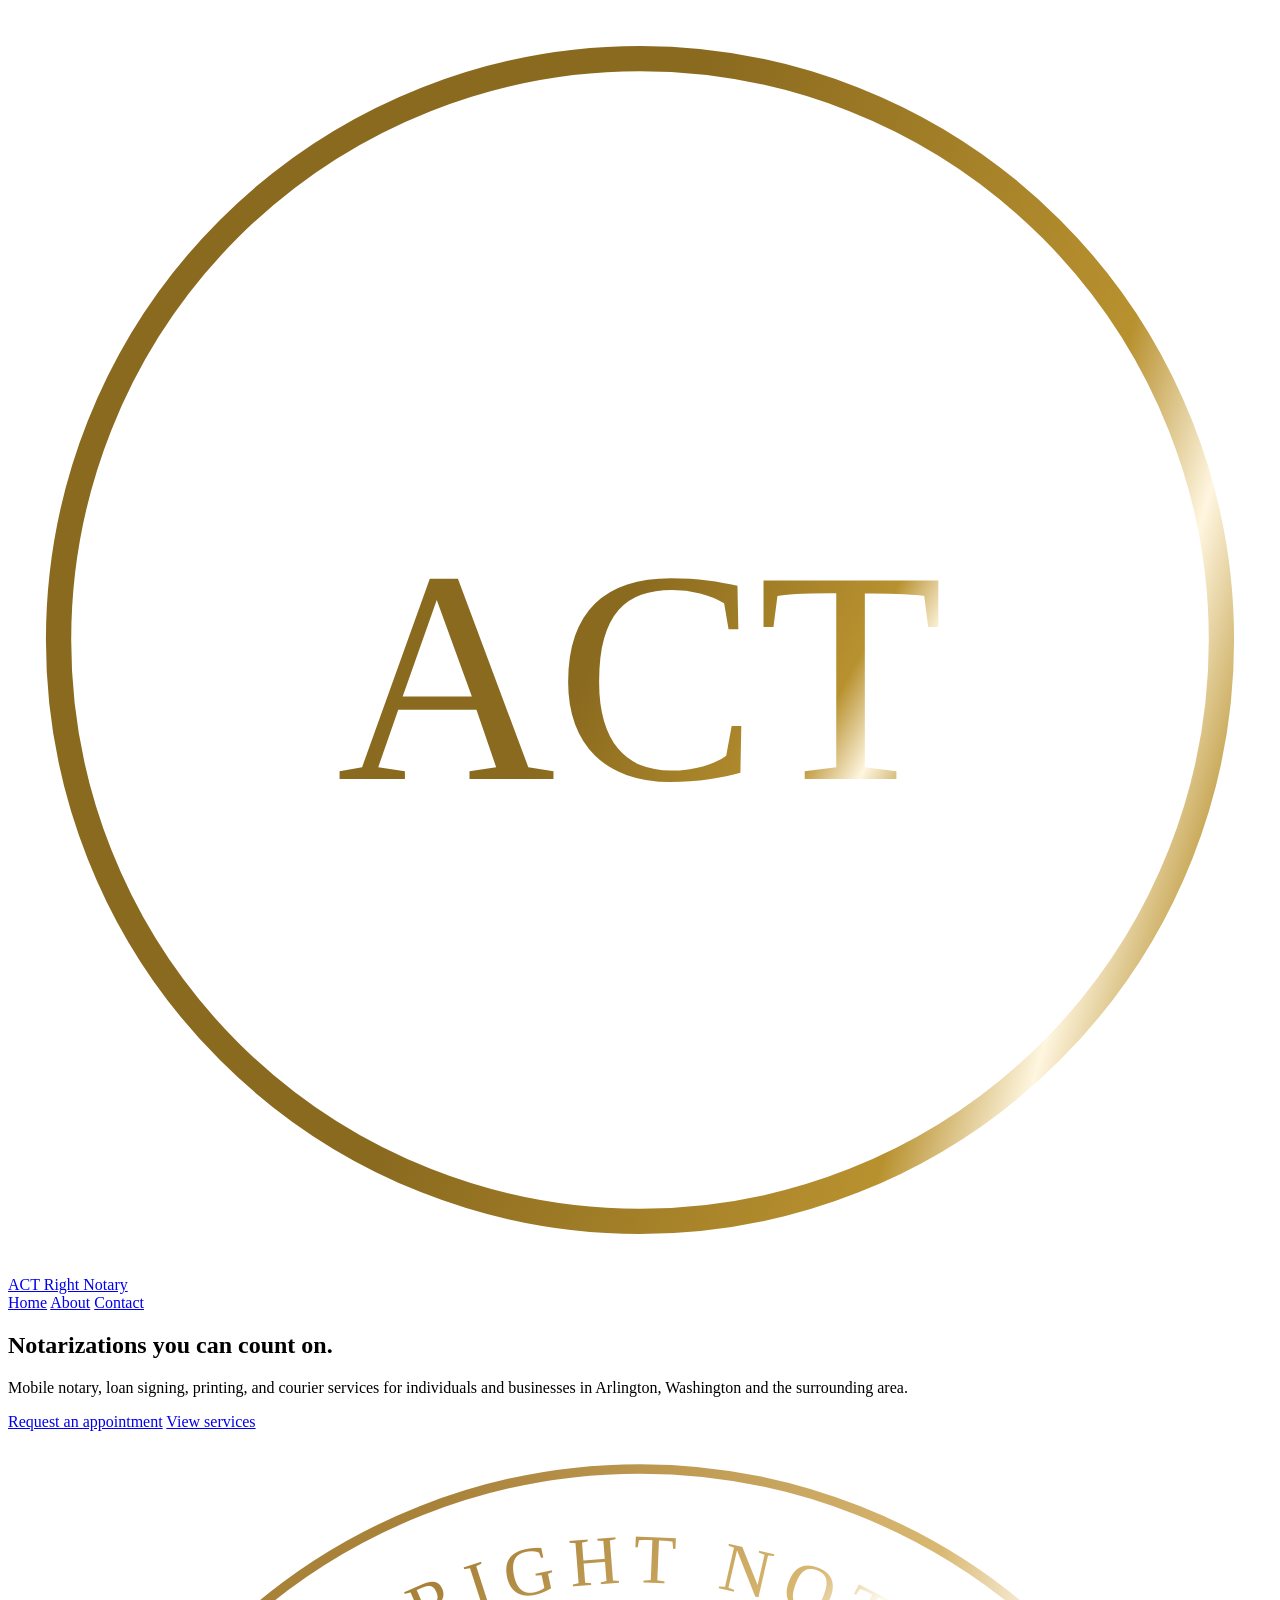
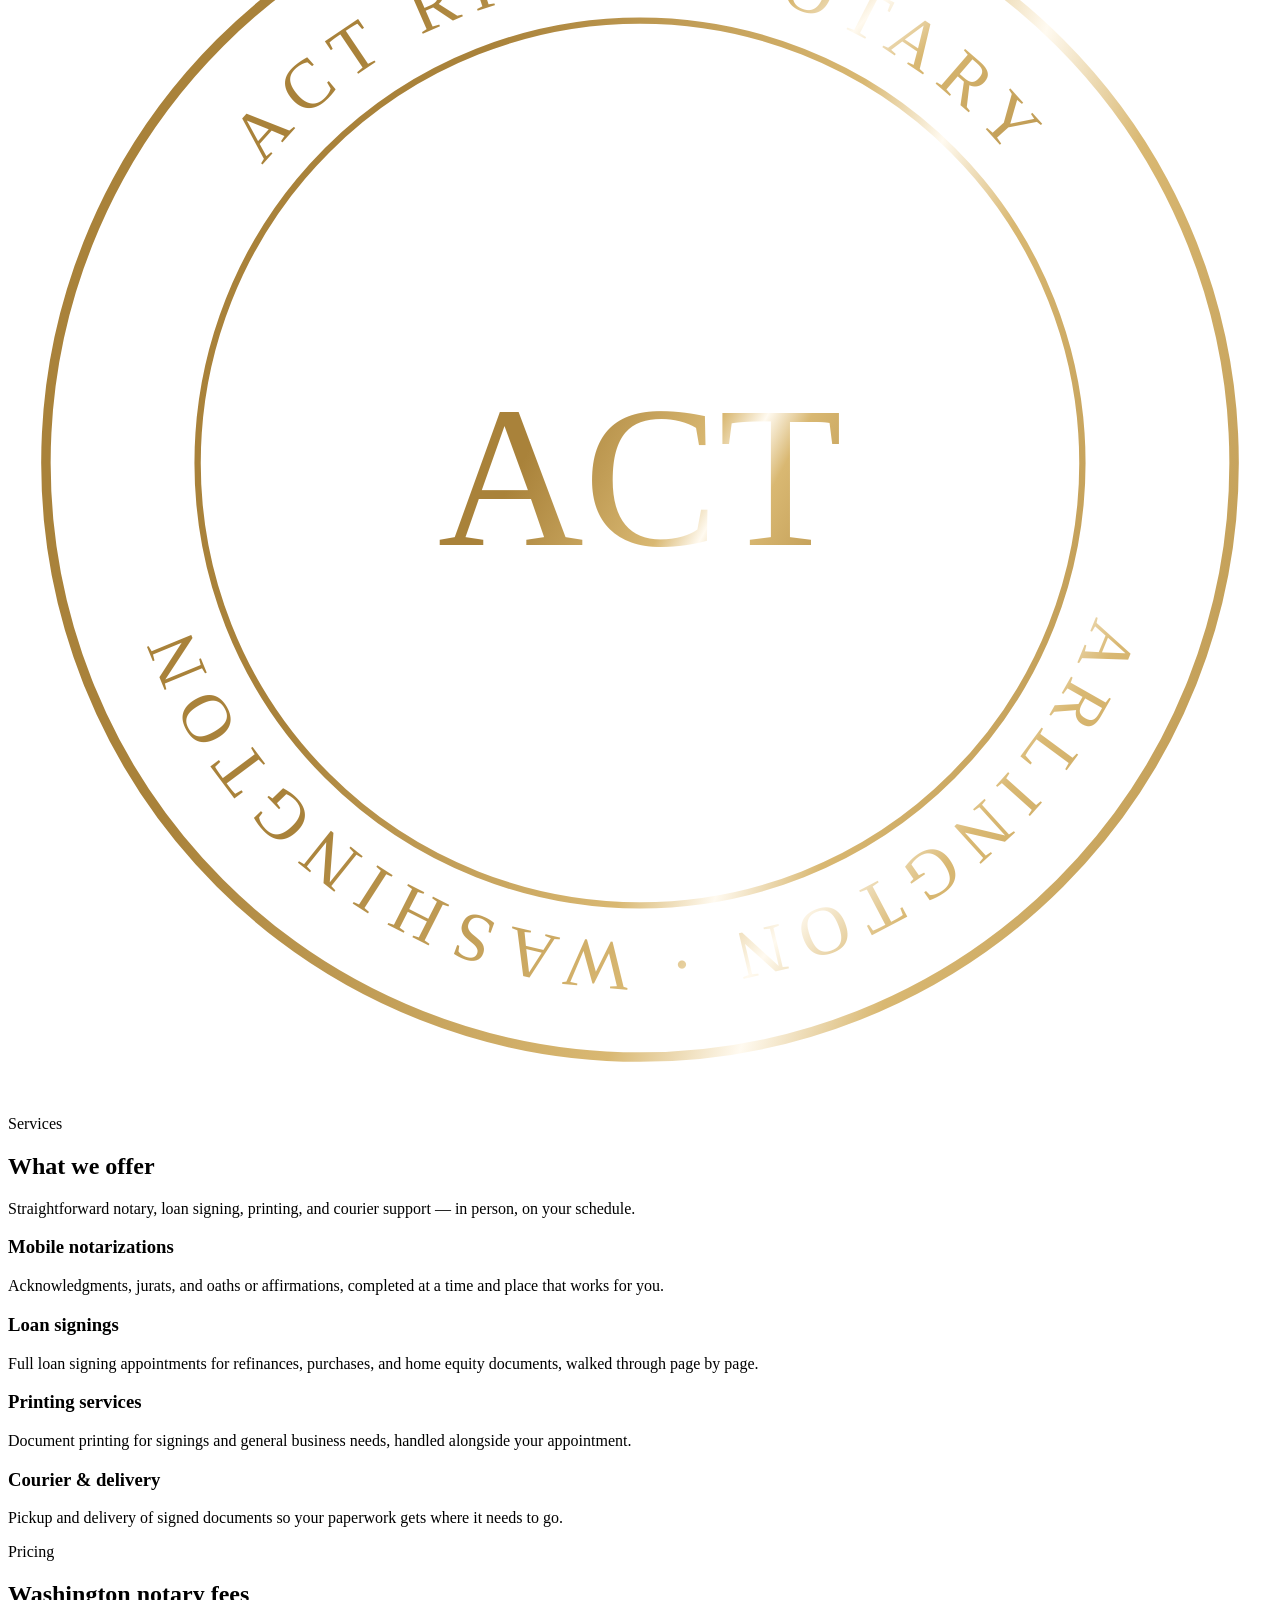
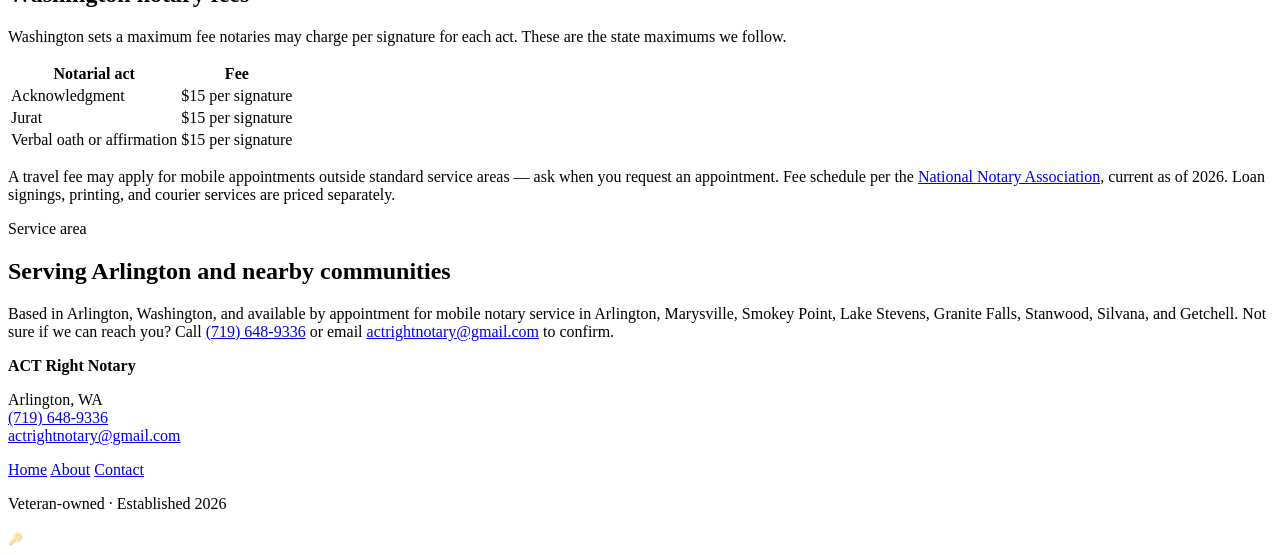
==== index.html @ 6886b8a3 "got rid of street address again" ====
<!DOCTYPE html>
<html lang="en">
<head>
<meta charset="UTF-8">
<meta name="viewport" content="width=device-width, initial-scale=1.0">
<title>ACT Right Notary | Arlington, WA</title>
<meta name="description" content="Mobile notary, printing & courier services in Arlington, Washington.">
<link rel="stylesheet" href="styles.css">
</head>
<body>

<header class="site-header">
  <div class="header-inner">
    <a class="brand" href="index.html">
      <svg class="brand-seal" viewBox="0 0 100 100" xmlns="http://www.w3.org/2000/svg">
        <defs>
          <linearGradient id="shineHeader" gradientUnits="objectBoundingBox" x1="0" y1="0" x2="1" y2="0.3">
            <stop offset="0%" stop-color="#8a6a1f"/>
            <stop offset="40%" stop-color="#b8912f"/>
            <stop offset="50%" stop-color="#fff6e0"/>
            <stop offset="60%" stop-color="#b8912f"/>
            <stop offset="100%" stop-color="#8a6a1f"/>
            <animateTransform attributeName="gradientTransform" type="translate" from="-1.2 0" to="1.2 0" dur="2.8s" repeatCount="indefinite"/>
          </linearGradient>
        </defs>
        <circle cx="50" cy="50" r="46" fill="none" stroke="url(#shineHeader)" stroke-width="2"/>
        <text x="50" y="61" text-anchor="middle" font-family="Fraunces, Georgia, serif" font-size="24" fill="url(#shineHeader)">ACT</text>
      </svg>
      <span class="brand-name">ACT Right Notary</span>
    </a>
    <nav class="site-nav">
      <a href="index.html" class="active">Home</a>
      <a href="about.html">About</a>
      <a href="contact.html">Contact</a>
    </nav>
  </div>
</header>

<section class="hero">
  <div class="hero-inner">
    <div class="hero-text">
      <h1>Notarizations you can count on.</h1>
      <p class="lead">Mobile notary, loan signing, printing, and courier services for individuals and businesses in Arlington, Washington and the surrounding area.</p>
      <div class="hero-actions">
        <a class="btn btn-primary" href="contact.html">Request an appointment</a>
        <a class="btn btn-ghost" href="#services">View services</a>
      </div>
    </div>
    <div class="hero-seal-wrap">
      <svg viewBox="0 0 200 200" xmlns="http://www.w3.org/2000/svg">
        <defs>
          <path id="ringTopHero" d="M 24,100 A 76,76 0 1,1 176,100" fill="none"/>
          <path id="ringBottomHero" d="M 176,100 A 76,76 0 1,1 24,100" fill="none"/>
          <linearGradient id="shineHero" gradientUnits="objectBoundingBox" x1="0" y1="0" x2="1" y2="0.3">
            <stop offset="0%" stop-color="#a9823a"/>
            <stop offset="40%" stop-color="#d9b872"/>
            <stop offset="50%" stop-color="#fffaf0"/>
            <stop offset="60%" stop-color="#d9b872"/>
            <stop offset="100%" stop-color="#a9823a"/>
            <animateTransform attributeName="gradientTransform" type="translate" from="-1.2 0" to="1.2 0" dur="3.2s" repeatCount="indefinite"/>
          </linearGradient>
        </defs>
        <circle cx="100" cy="100" r="94" fill="none" stroke="url(#shineHero)" stroke-width="1.5"/>
        <circle cx="100" cy="100" r="70" fill="none" stroke="url(#shineHero)" stroke-width="1"/>
        <text font-size="11" fill="url(#shineHero)" letter-spacing="2">
          <textPath href="#ringTopHero" startOffset="50%" text-anchor="middle">ACT RIGHT NOTARY</textPath>
        </text>
        <text font-size="11" fill="url(#shineHero)" letter-spacing="2">
          <textPath href="#ringBottomHero" startOffset="50%" text-anchor="middle">ARLINGTON · WASHINGTON</textPath>
        </text>
        <text x="100" y="113" text-anchor="middle" font-family="Fraunces, Georgia, serif" font-size="32" fill="url(#shineHero)">ACT</text>
      </svg>
    </div>
  </div>
</section>

<section id="services">
  <div class="container">
    <p class="eyebrow">Services</p>
    <h2>What we offer</h2>
    <div class="section-intro">
      <p>Straightforward notary, loan signing, printing, and courier support — in person, on your schedule.</p>
    </div>
    <div class="card-grid">
      <div class="card">
        <h3>Mobile notarizations</h3>
        <p>Acknowledgments, jurats, and oaths or affirmations, completed at a time and place that works for you.</p>
      </div>
      <div class="card">
        <h3>Loan signings</h3>
        <p>Full loan signing appointments for refinances, purchases, and home equity documents, walked through page by page.</p>
      </div>
      <div class="card">
        <h3>Printing services</h3>
        <p>Document printing for signings and general business needs, handled alongside your appointment.</p>
      </div>
      <div class="card">
        <h3>Courier & delivery</h3>
        <p>Pickup and delivery of signed documents so your paperwork gets where it needs to go.</p>
      </div>
    </div>
  </div>
</section>

<section>
  <div class="container">
    <p class="eyebrow">Pricing</p>
    <h2>Washington notary fees</h2>
    <div class="section-intro">
      <p>Washington sets a maximum fee notaries may charge per signature for each act. These are the state maximums we follow.</p>
    </div>
    <table class="pricing-table">
      <tr><th>Notarial act</th><th>Fee</th></tr>
      <tr><td>Acknowledgment</td><td>$15 per signature</td></tr>
      <tr><td>Jurat</td><td>$15 per signature</td></tr>
      <tr><td>Verbal oath or affirmation</td><td>$15 per signature</td></tr>
    </table>
    <p class="pricing-note">A travel fee may apply for mobile appointments outside standard service areas — ask when you request an appointment. Fee schedule per the <a href="https://www.nationalnotary.org/knowledge-center/about-notaries/notary-fees-by-state" target="_blank" rel="noopener">National Notary Association</a>, current as of 2026. Loan signings, printing, and courier services are priced separately.</p>
  </div>
</section>

<section>
  <div class="container">
    <p class="eyebrow">Service area</p>
    <h2>Serving Arlington and nearby communities</h2>
    <p>Based in Arlington, Washington, and available by appointment for mobile notary service in Arlington, Marysville, Smokey Point, Lake Stevens, Granite Falls, Stanwood, Silvana, and Getchell. Not sure if we can reach you? Call <a href="tel:+17196489336">(719) 648-9336</a> or email <a href="mailto:actrightnotary@gmail.com">actrightnotary@gmail.com</a> to confirm.</p>
  </div>
</section>

<footer class="site-footer">
  <div class="footer-inner">
    <div>
      <strong>ACT Right Notary</strong>
      <p>Arlington, WA<br><a href="tel:+17196489336">(719) 648-9336</a><br><a href="mailto:actrightnotary@gmail.com">actrightnotary@gmail.com</a></p>
    </div>
    <nav class="footer-nav">
      <a href="index.html">Home</a>
      <a href="about.html">About</a>
      <a href="contact.html">Contact</a>
    </nav>
    <p>Veteran-owned &middot; Established 2026</p>
    <a href="https://claude.ai/artifact/983PMa1amVWsMLv4HQgB2e" title="Staff" aria-label="Staff" style="opacity:0.45;font-size:12px;text-decoration:none;">&#128273;</a>
  </div>
</footer>

</body>
</html>
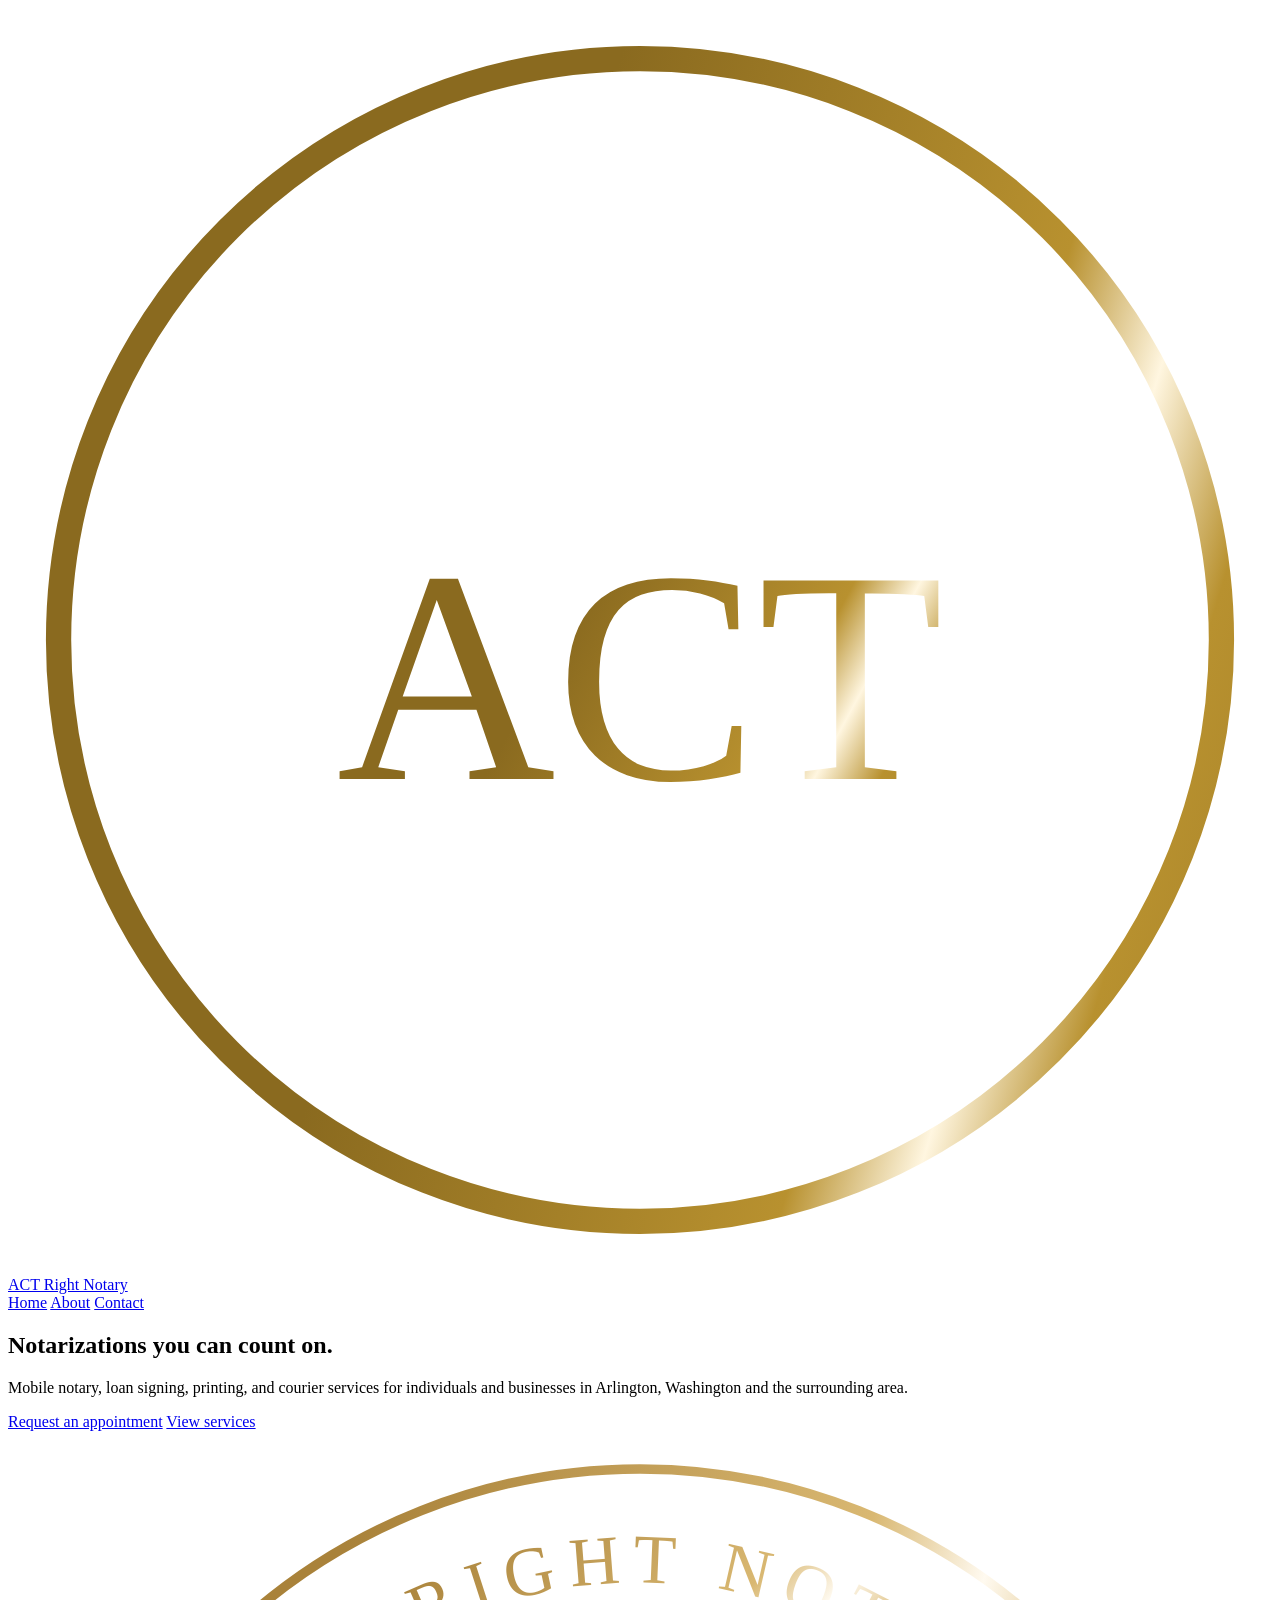
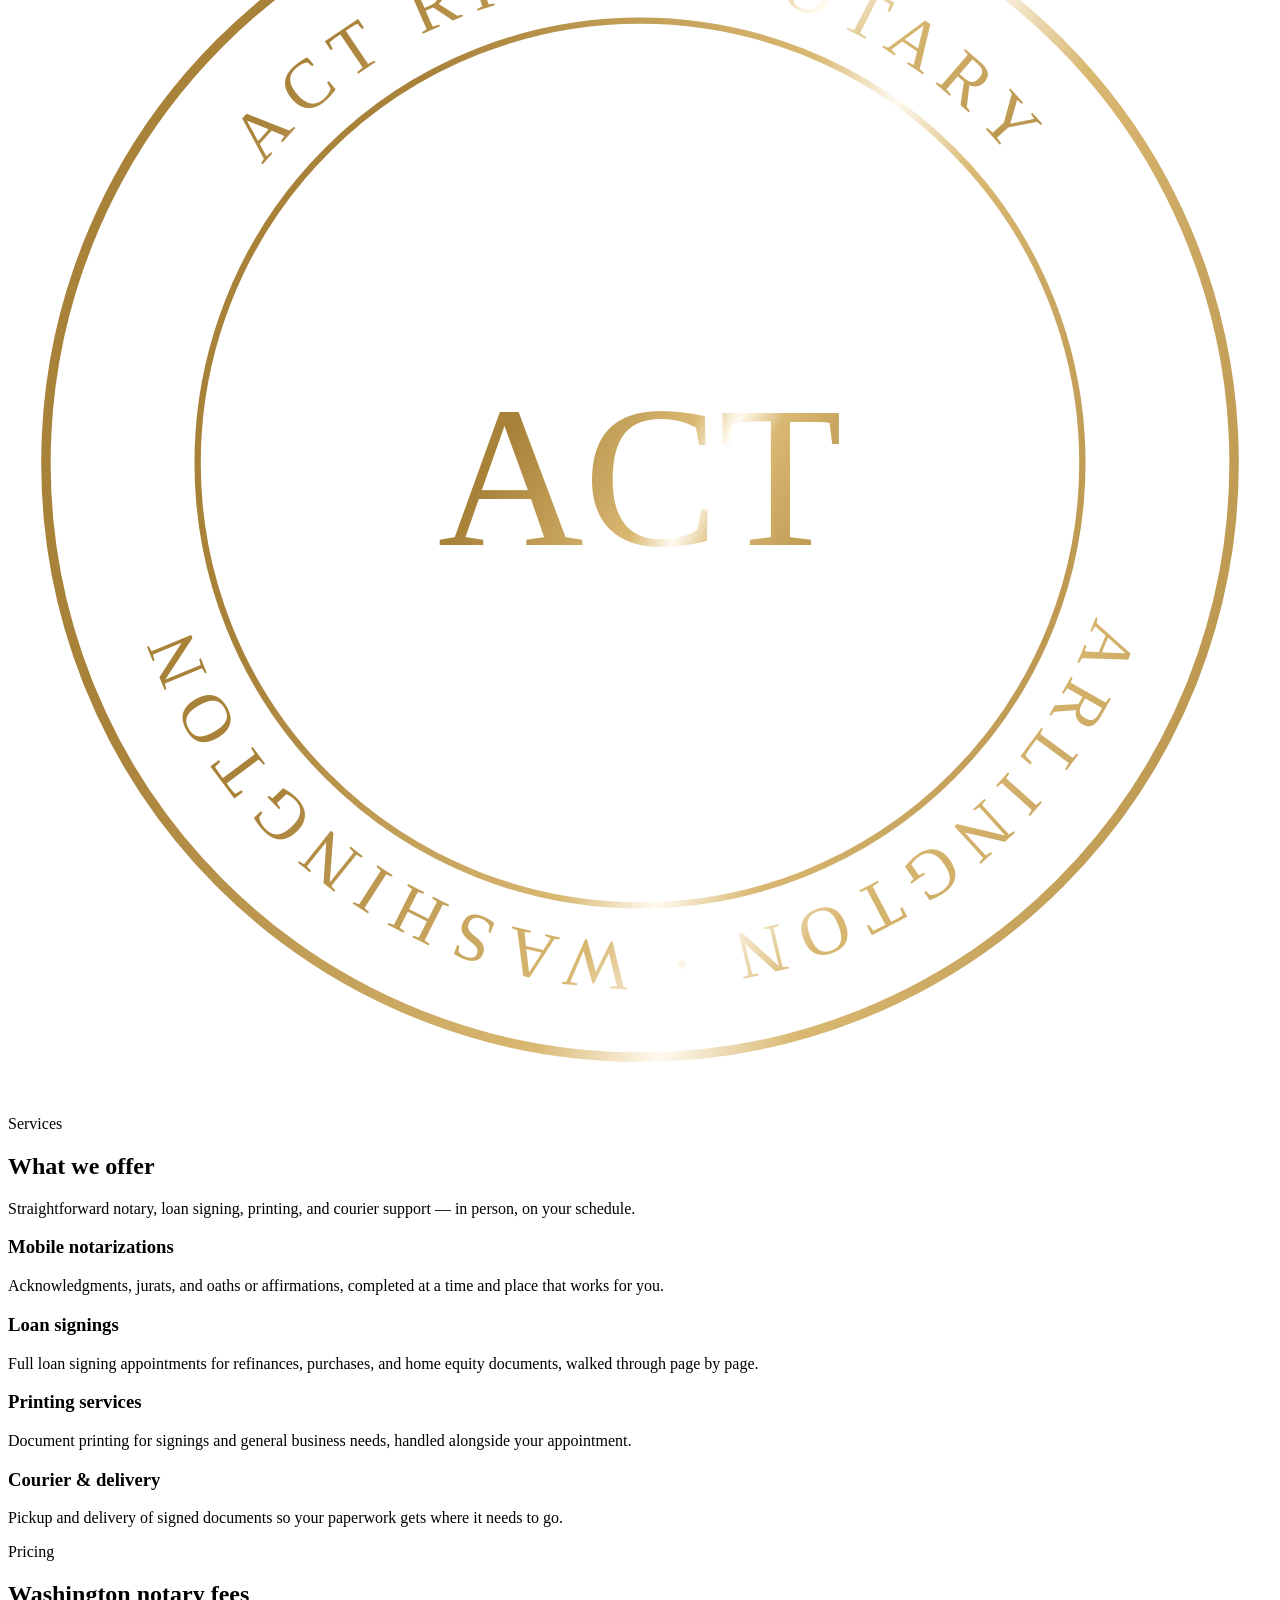
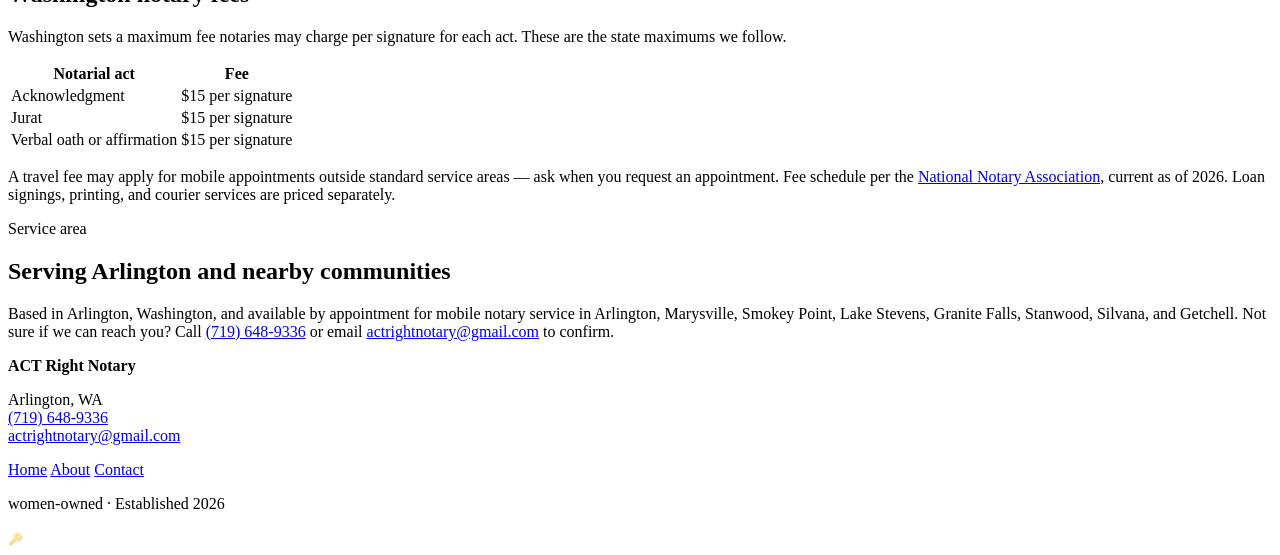
==== commit 7036059f: "changed from veteran owned to women owned" ====
--- a/index.html
+++ b/index.html
@@ -138,7 +138,7 @@
       <a href="about.html">About</a>
       <a href="contact.html">Contact</a>
     </nav>
-    <p>Veteran-owned &middot; Established 2026</p>
+    <p>women-owned &middot; Established 2026</p>
     <a href="https://claude.ai/artifact/983PMa1amVWsMLv4HQgB2e" title="Staff" aria-label="Staff" style="opacity:0.45;font-size:12px;text-decoration:none;">&#128273;</a>
   </div>
 </footer>
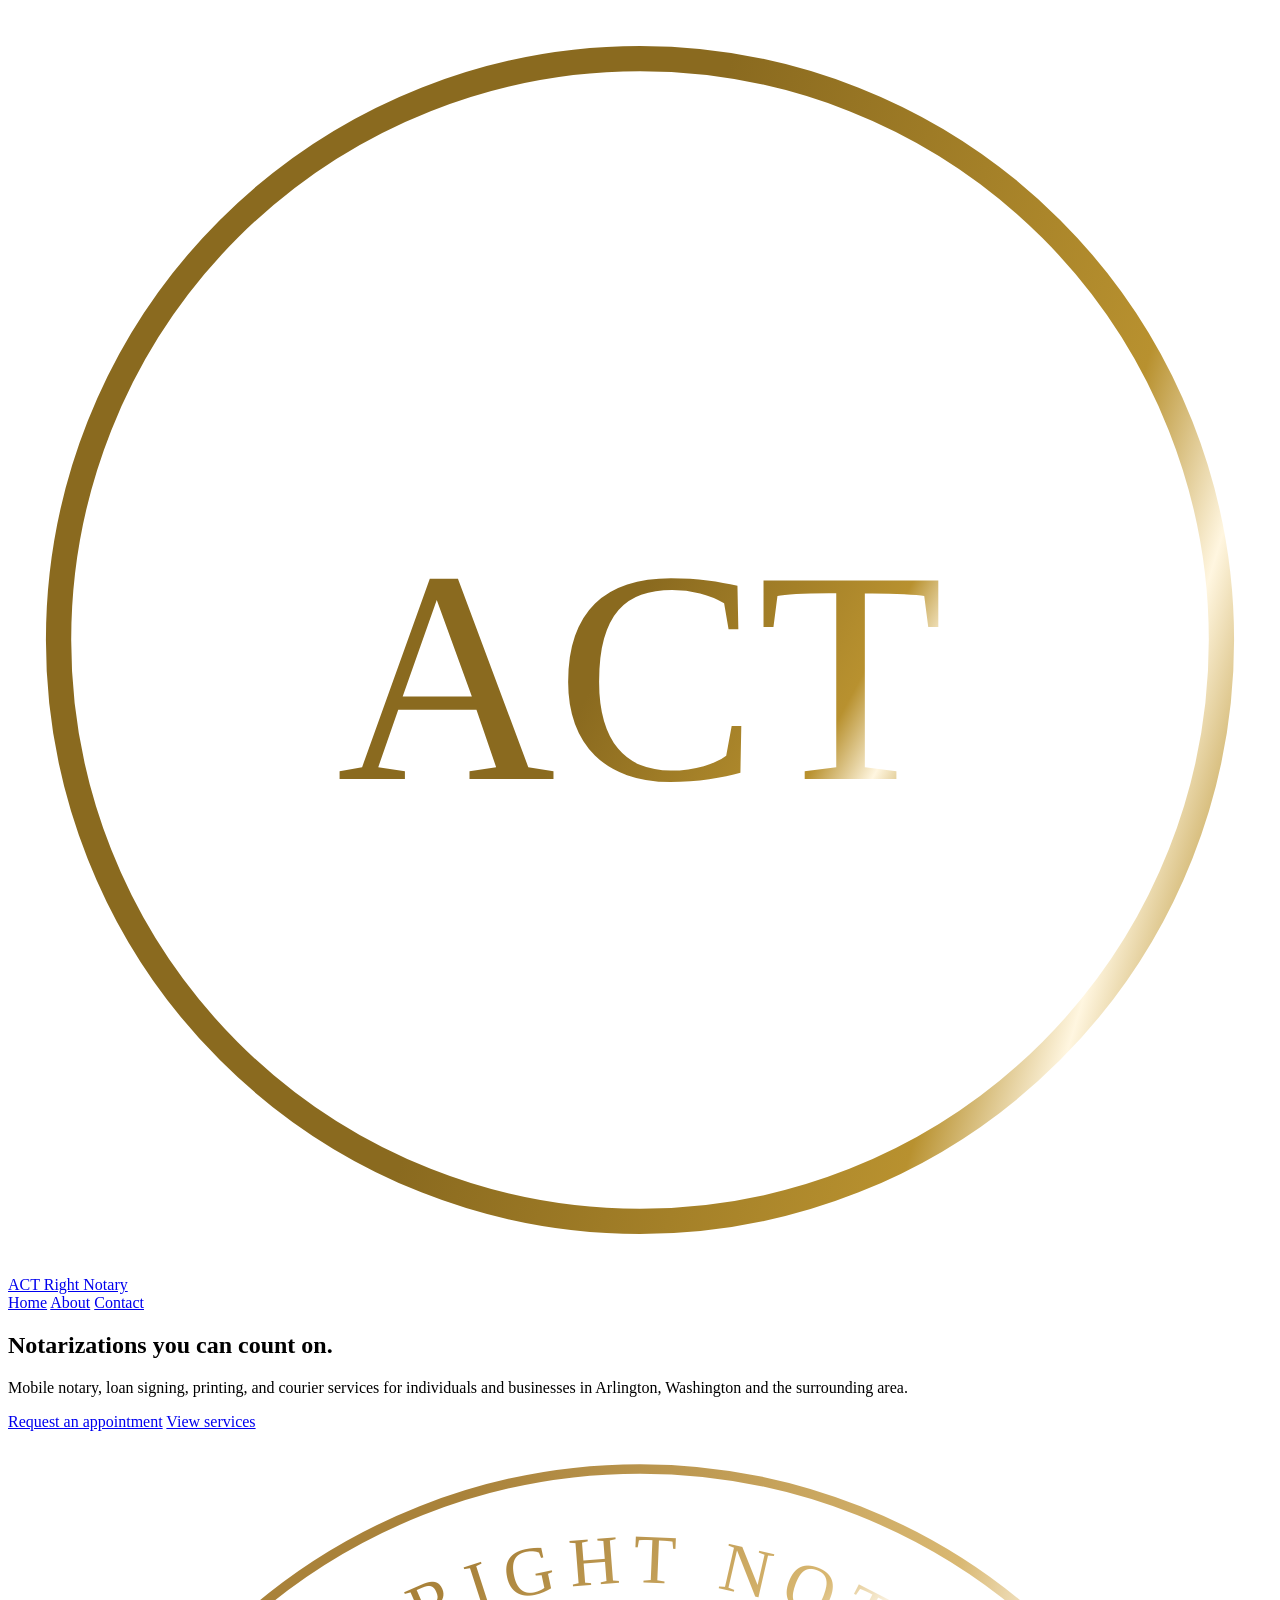
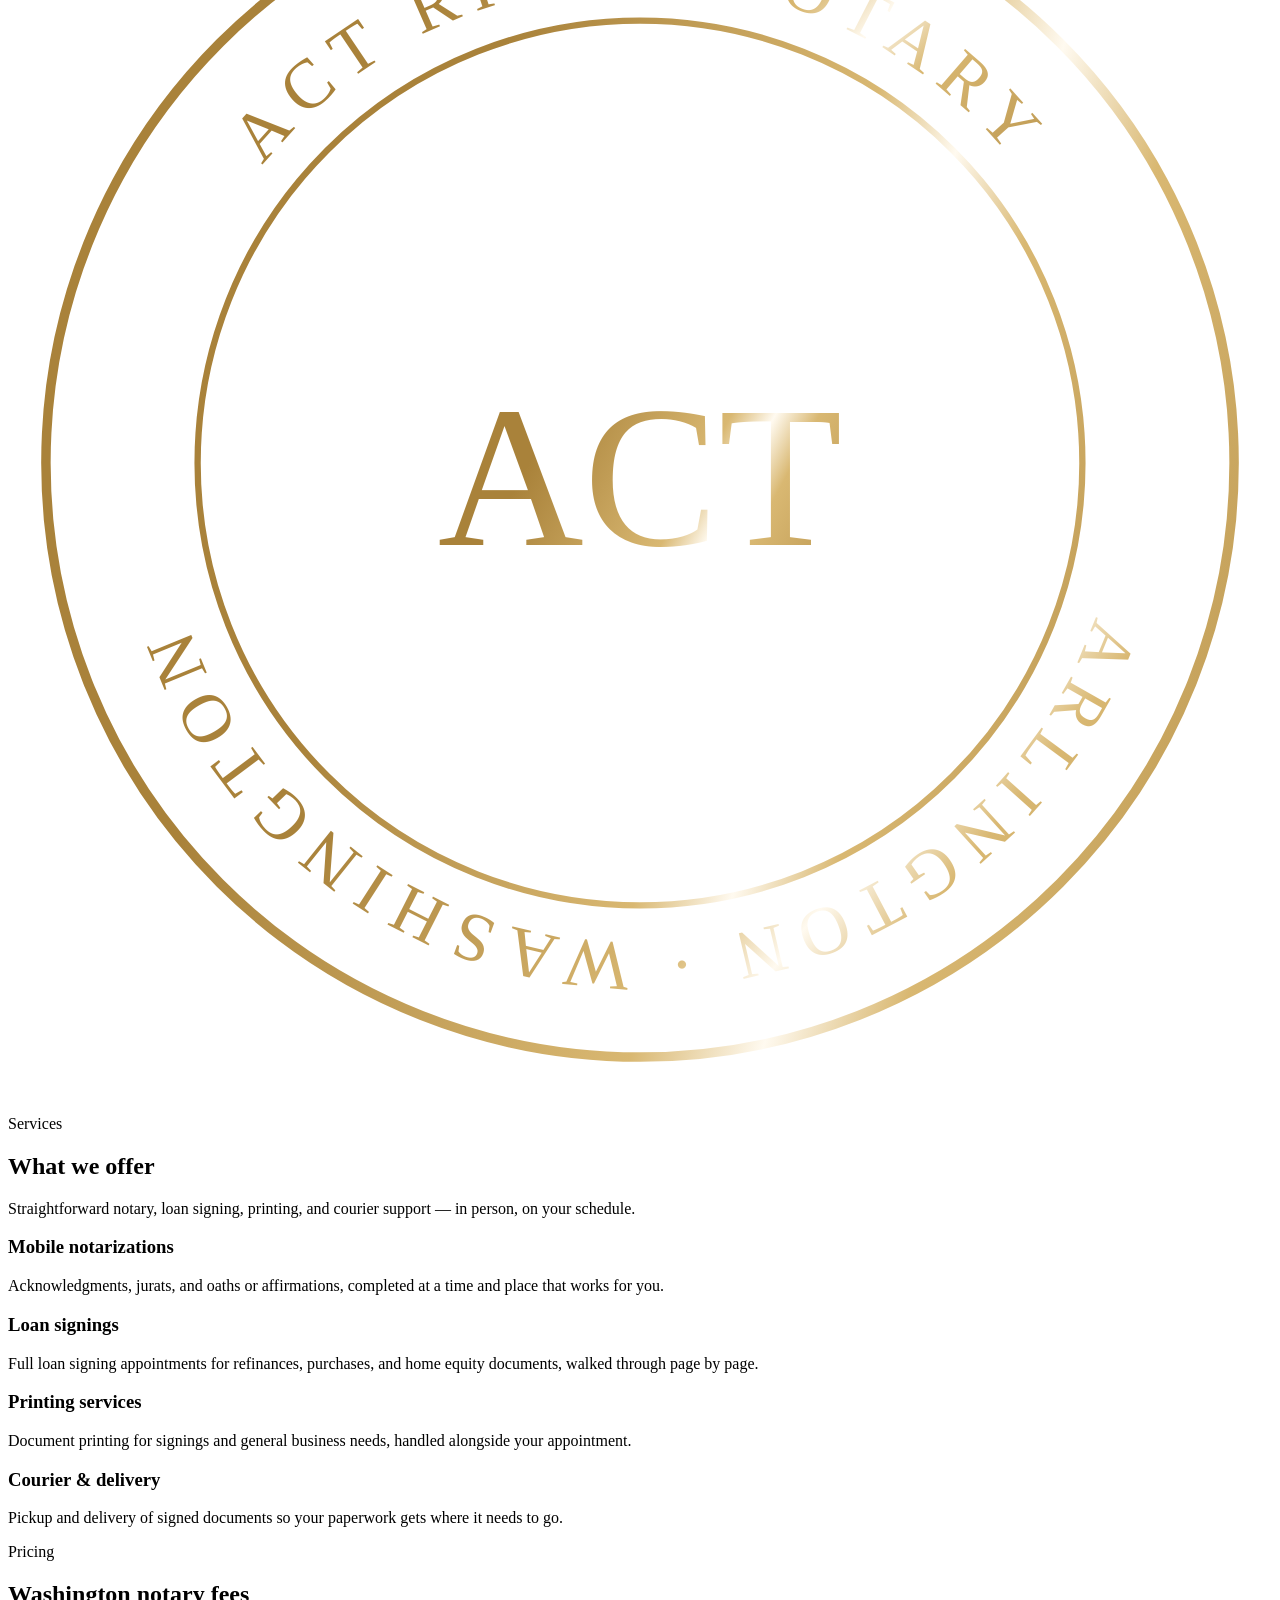
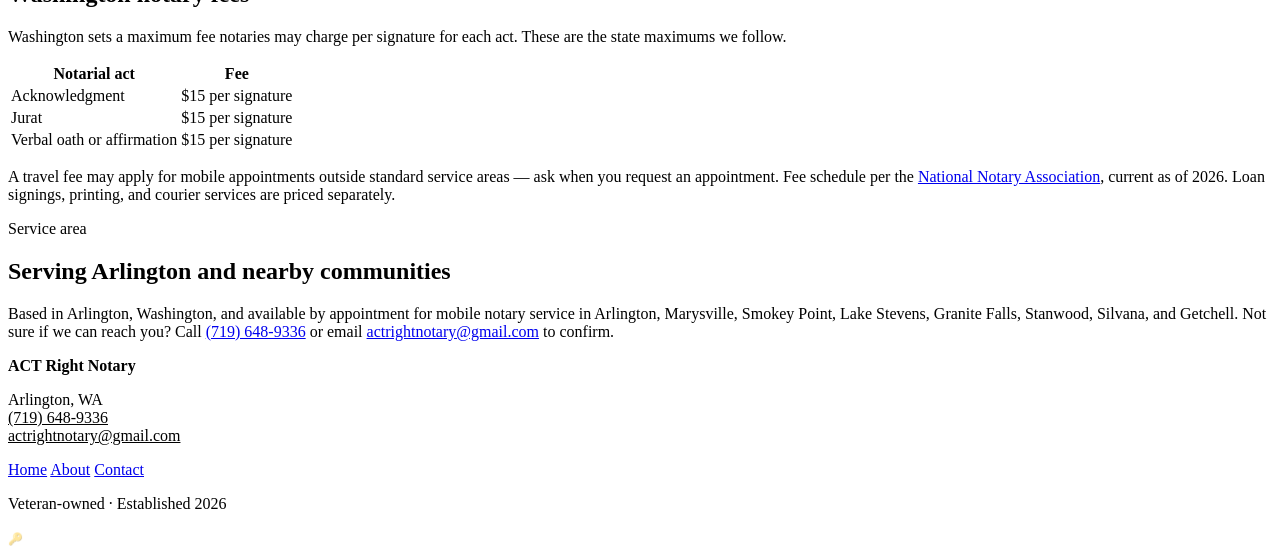
==== commit 75306080: "fixed visability of email an phone number" ====
--- a/index.html
+++ b/index.html
@@ -4,7 +4,7 @@
 <meta charset="UTF-8">
 <meta name="viewport" content="width=device-width, initial-scale=1.0">
 <title>ACT Right Notary | Arlington, WA</title>
-<meta name="description" content="Mobile notary, printing & courier services in Arlington, Washington.">
+<meta name="description" content="Mobile notary, loan signing, printing & courier services in Arlington, Washington.">
 <link rel="stylesheet" href="styles.css">
 </head>
 <body>
@@ -131,14 +131,14 @@
   <div class="footer-inner">
     <div>
       <strong>ACT Right Notary</strong>
-      <p>Arlington, WA<br><a href="tel:+17196489336">(719) 648-9336</a><br><a href="mailto:actrightnotary@gmail.com">actrightnotary@gmail.com</a></p>
+      <p>Arlington, WA<br><a href="tel:+17196489336" style="color:inherit;text-decoration:underline;">(719) 648-9336</a><br><a href="mailto:actrightnotary@gmail.com" style="color:inherit;text-decoration:underline;">actrightnotary@gmail.com</a></p>
     </div>
     <nav class="footer-nav">
       <a href="index.html">Home</a>
       <a href="about.html">About</a>
       <a href="contact.html">Contact</a>
     </nav>
-    <p>women-owned &middot; Established 2026</p>
+    <p>Veteran-owned &middot; Established 2026</p>
     <a href="https://claude.ai/artifact/983PMa1amVWsMLv4HQgB2e" title="Staff" aria-label="Staff" style="opacity:0.45;font-size:12px;text-decoration:none;">&#128273;</a>
   </div>
 </footer>
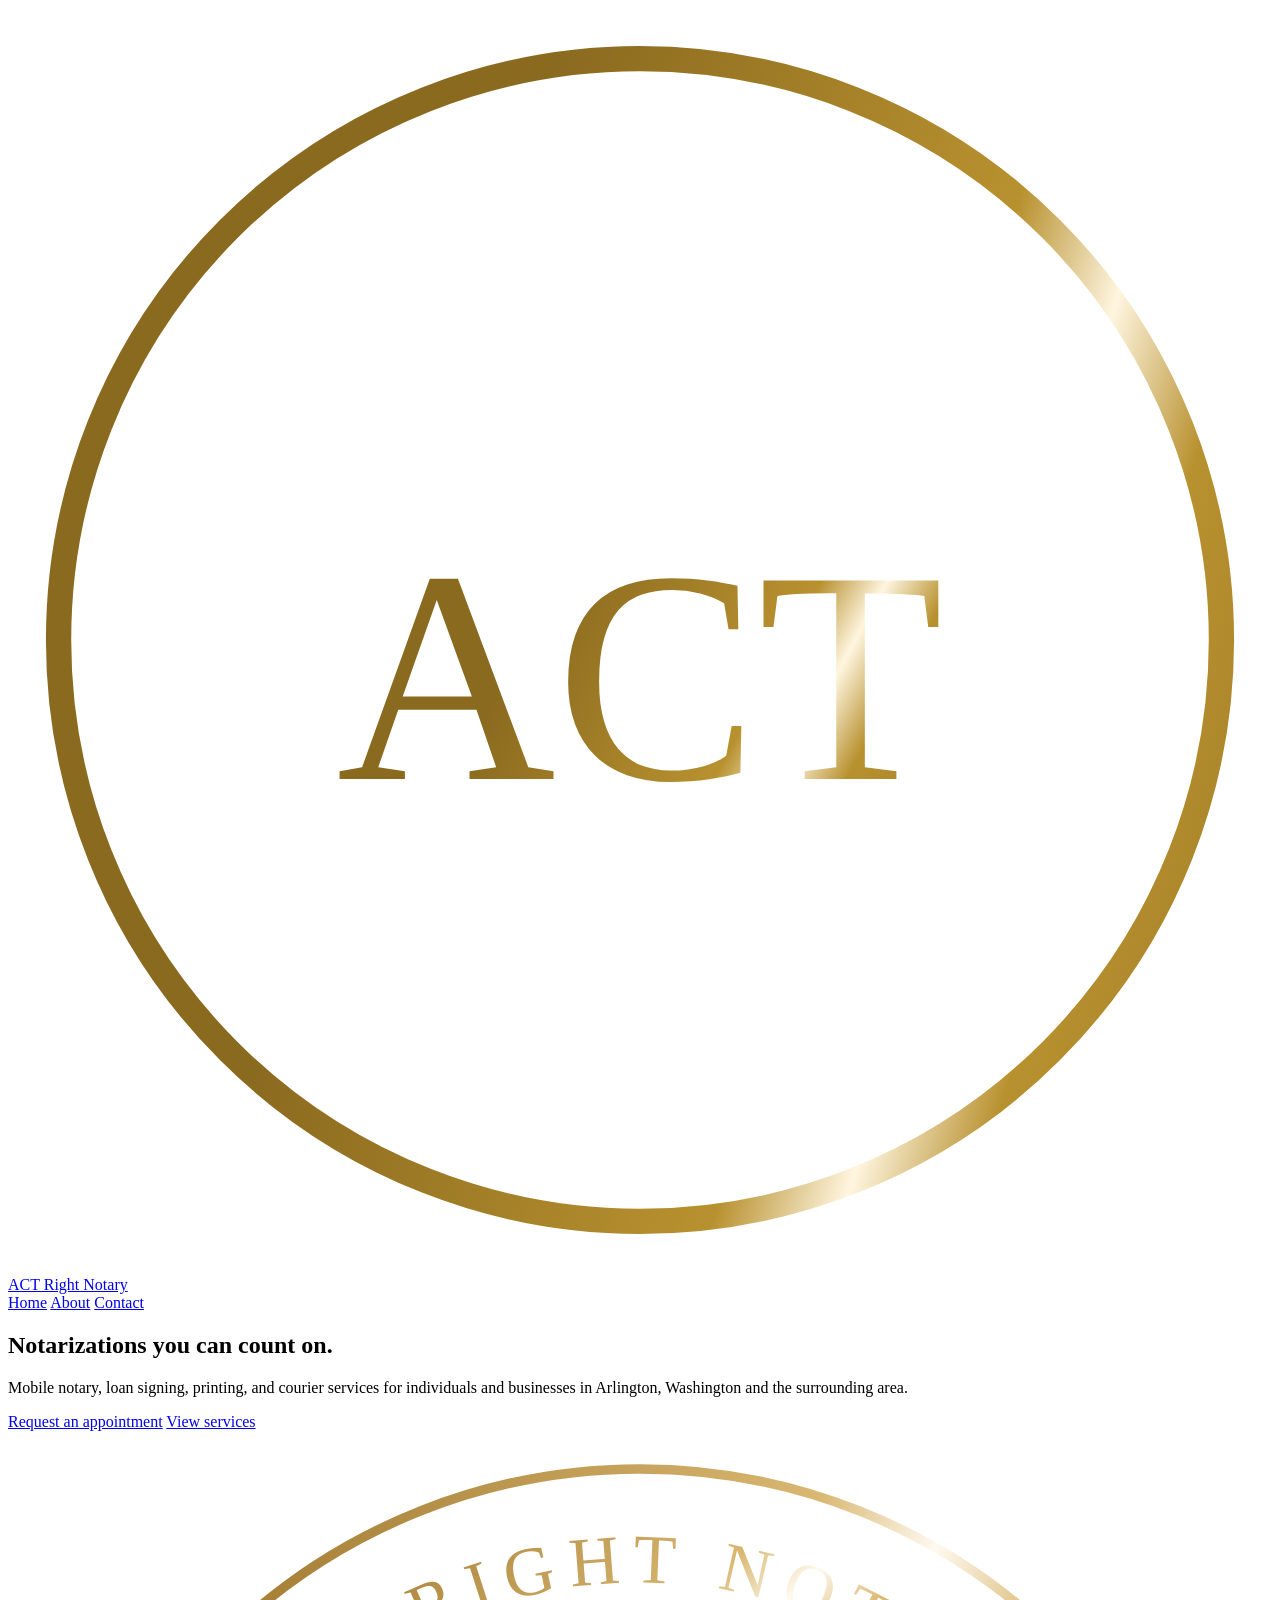
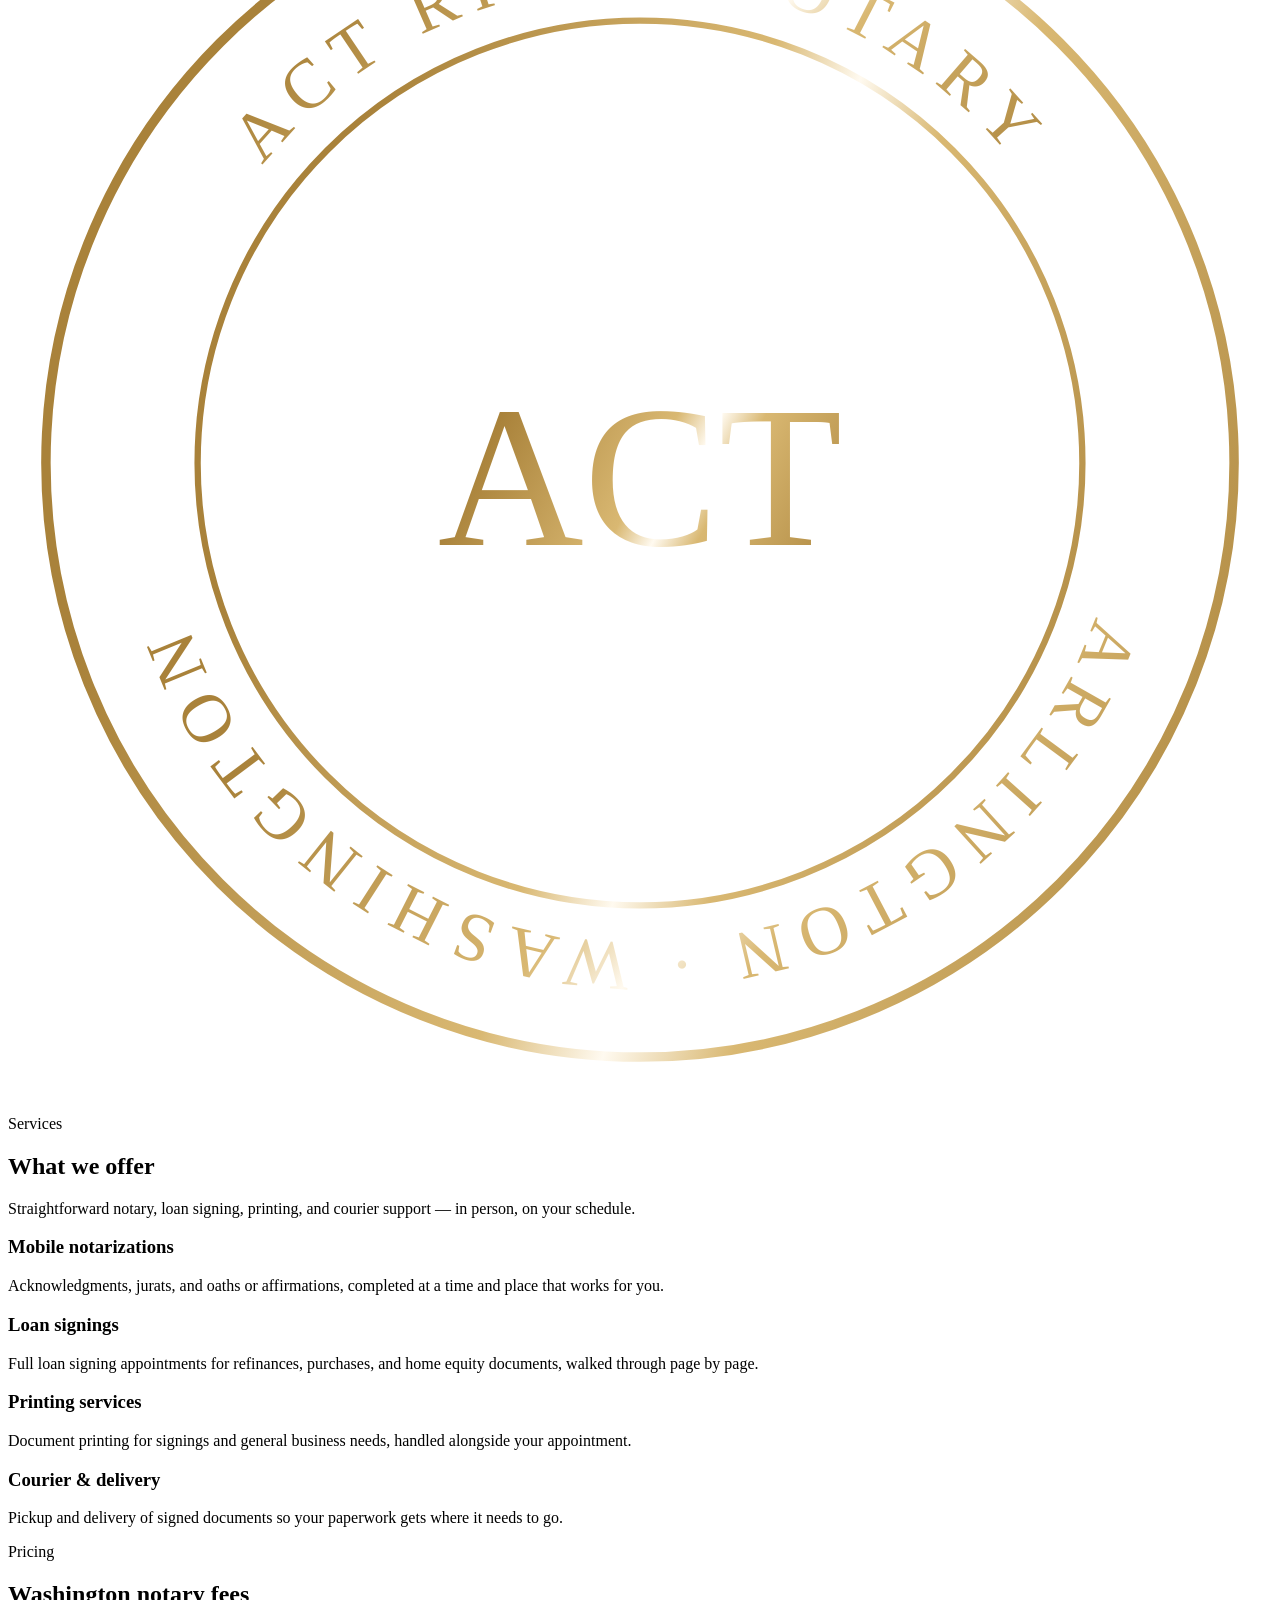
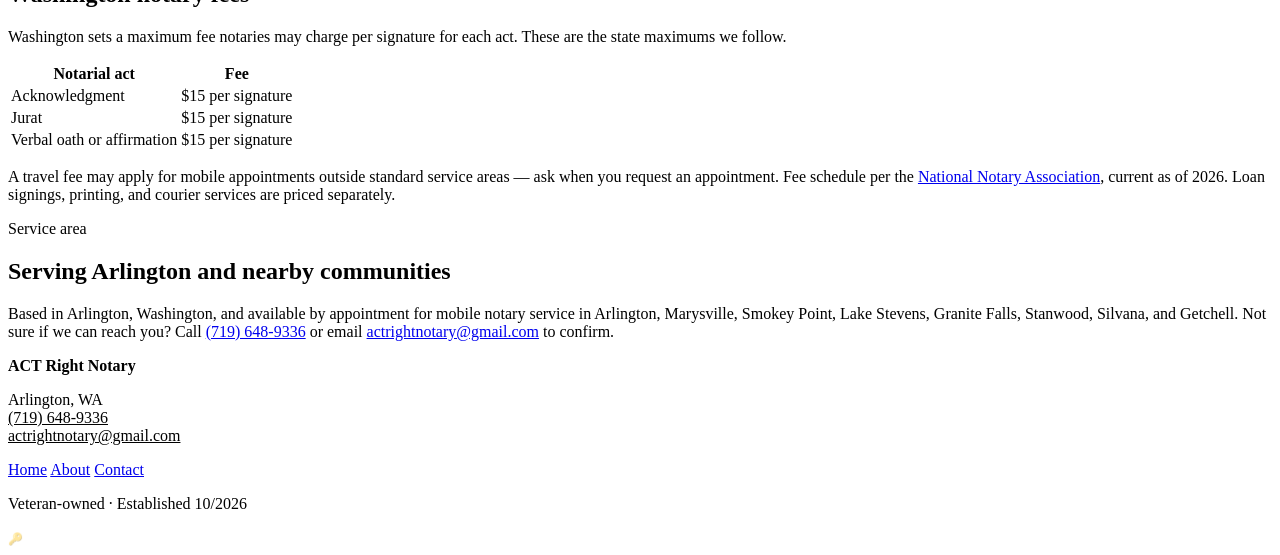
==== commit 7a620079: "updated established date and fixed availibility" ====
--- a/index.html
+++ b/index.html
@@ -138,7 +138,7 @@
       <a href="about.html">About</a>
       <a href="contact.html">Contact</a>
     </nav>
-    <p>Veteran-owned &middot; Established 2026</p>
+    <p>Veteran-owned &middot; Established 10/2026</p>
     <a href="https://claude.ai/artifact/983PMa1amVWsMLv4HQgB2e" title="Staff" aria-label="Staff" style="opacity:0.45;font-size:12px;text-decoration:none;">&#128273;</a>
   </div>
 </footer>
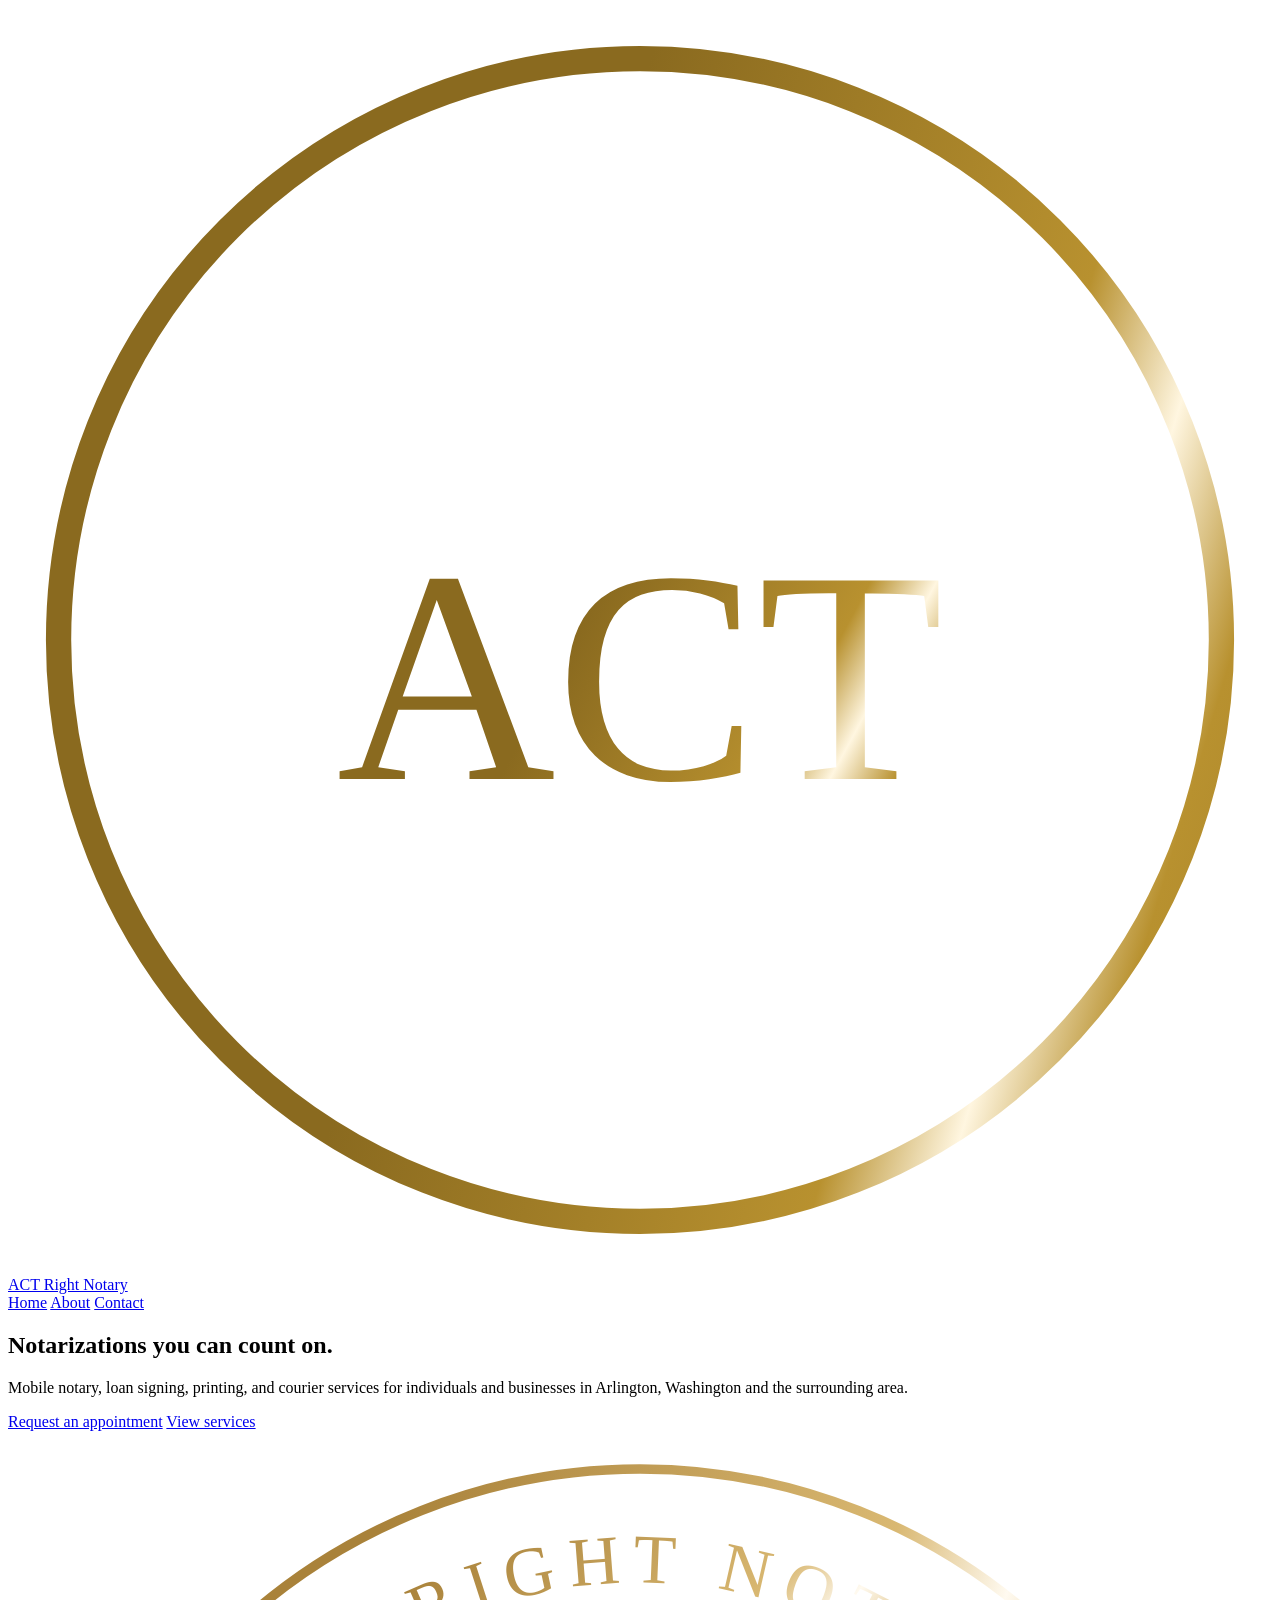
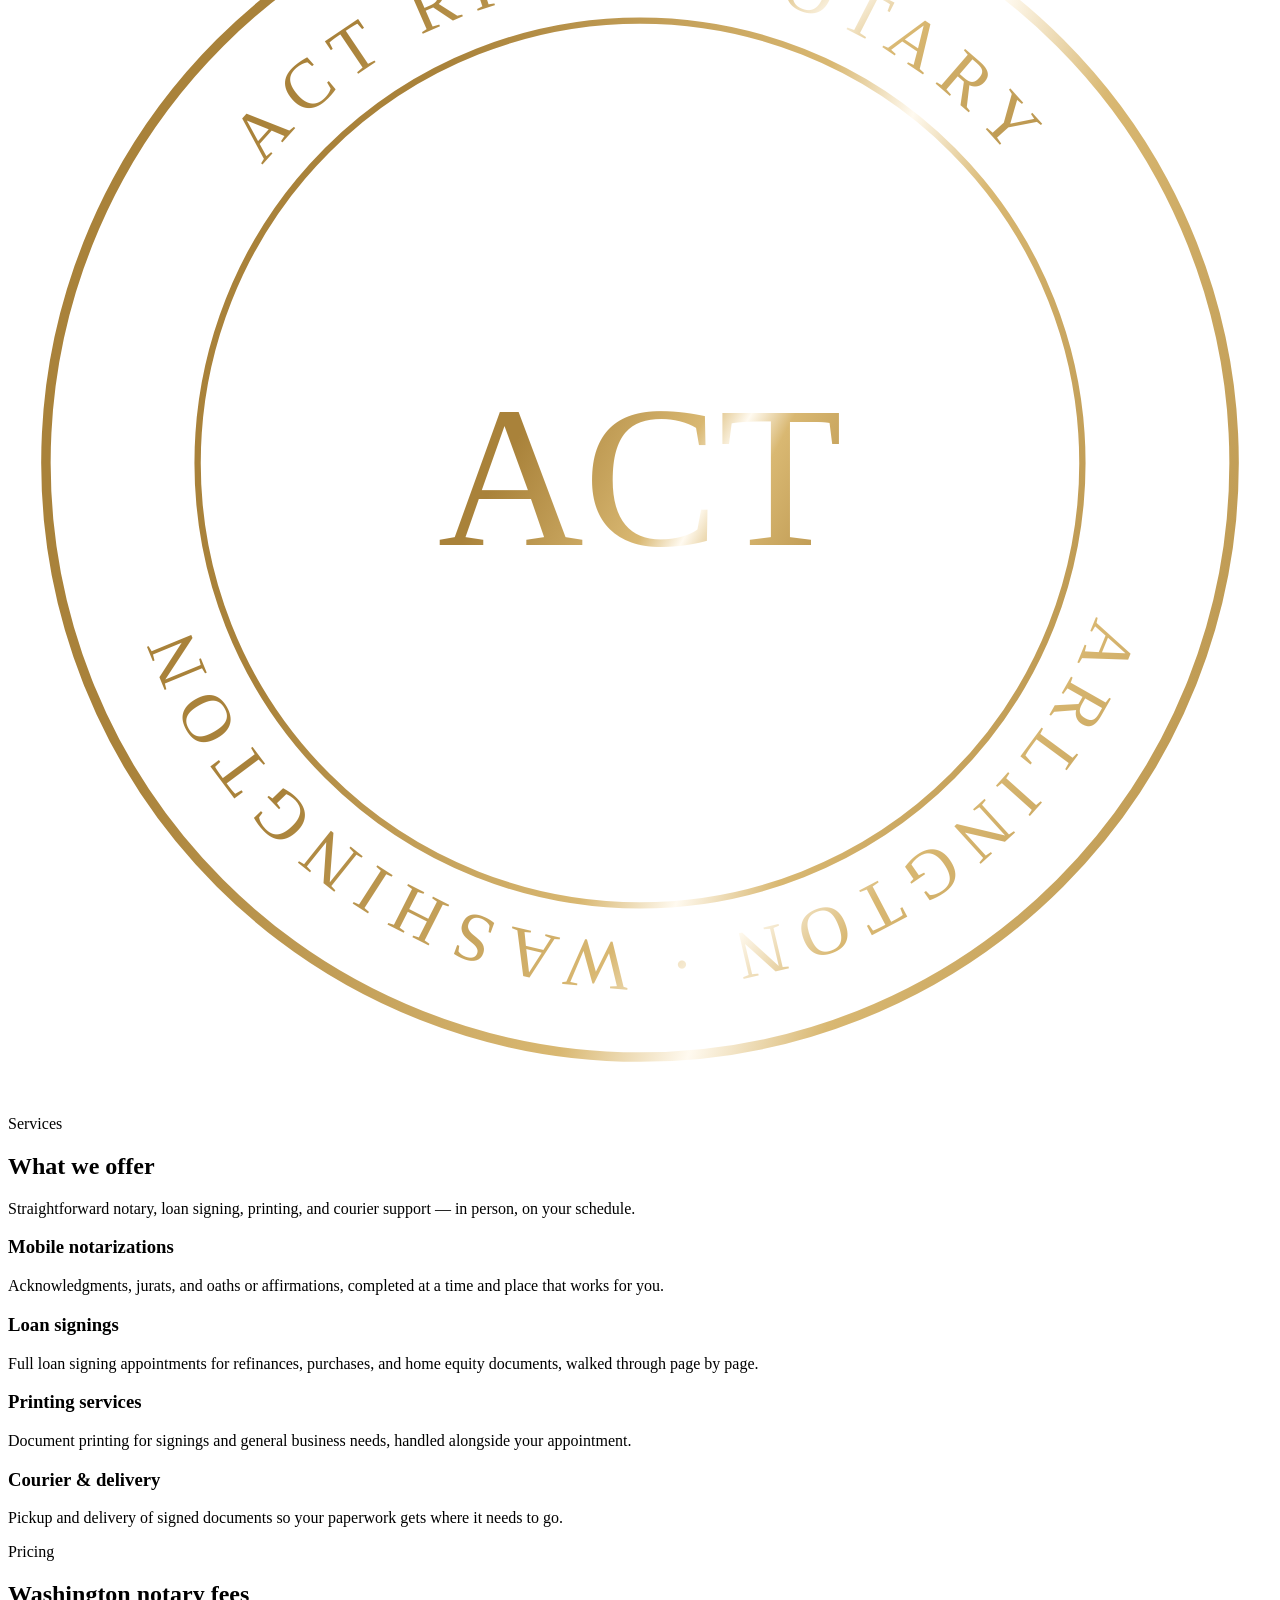
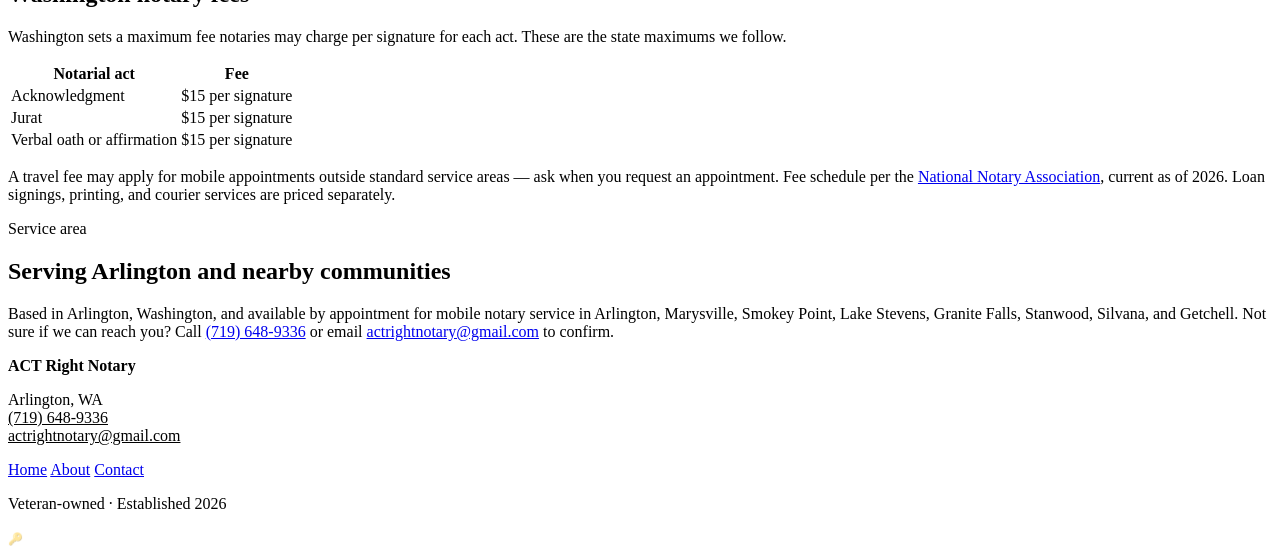
==== commit 4b1cc094: "Merge branch 'main' of https://github.com/act-right-notary/notary-website" ====
--- a/index.html
+++ b/index.html
@@ -138,7 +138,7 @@
       <a href="about.html">About</a>
       <a href="contact.html">Contact</a>
     </nav>
-    <p>Veteran-owned &middot; Established 10/2026</p>
+    <p>Veteran-owned &middot; Established 2026</p>
     <a href="https://claude.ai/artifact/983PMa1amVWsMLv4HQgB2e" title="Staff" aria-label="Staff" style="opacity:0.45;font-size:12px;text-decoration:none;">&#128273;</a>
   </div>
 </footer>
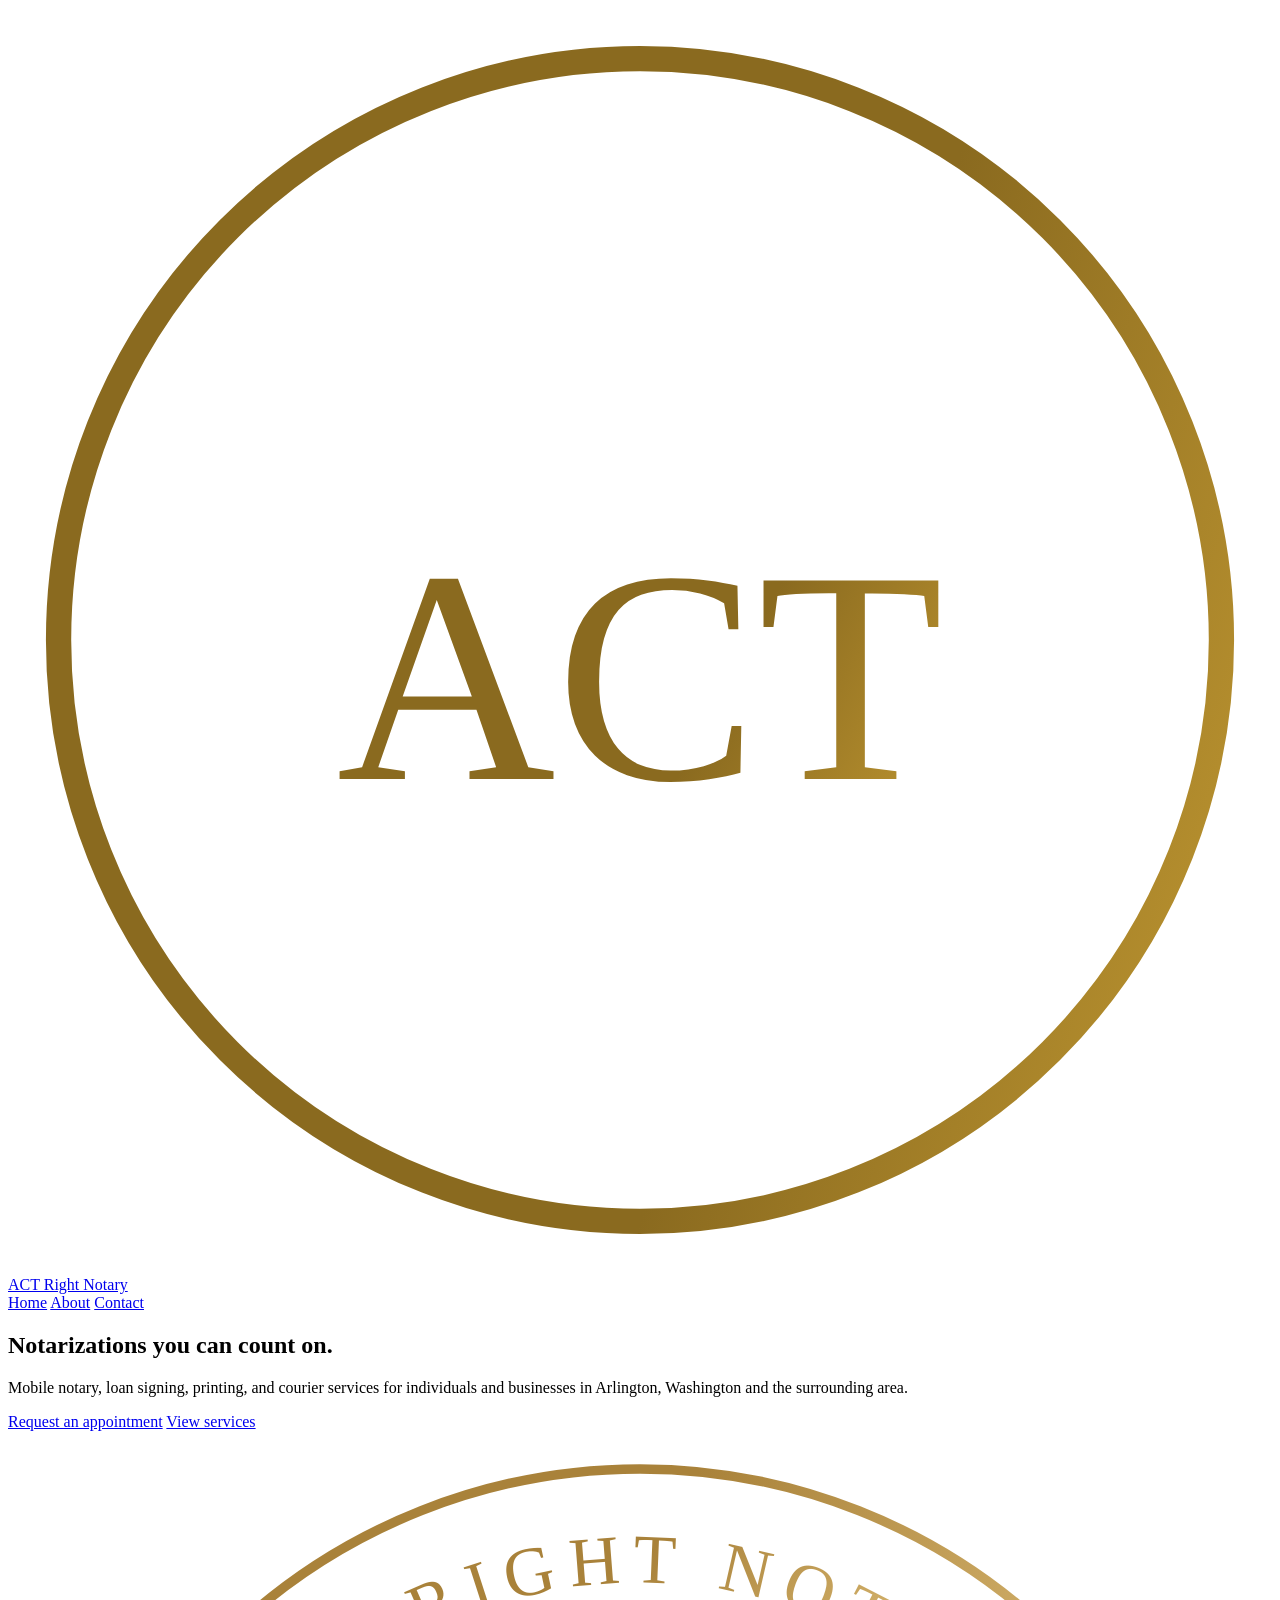
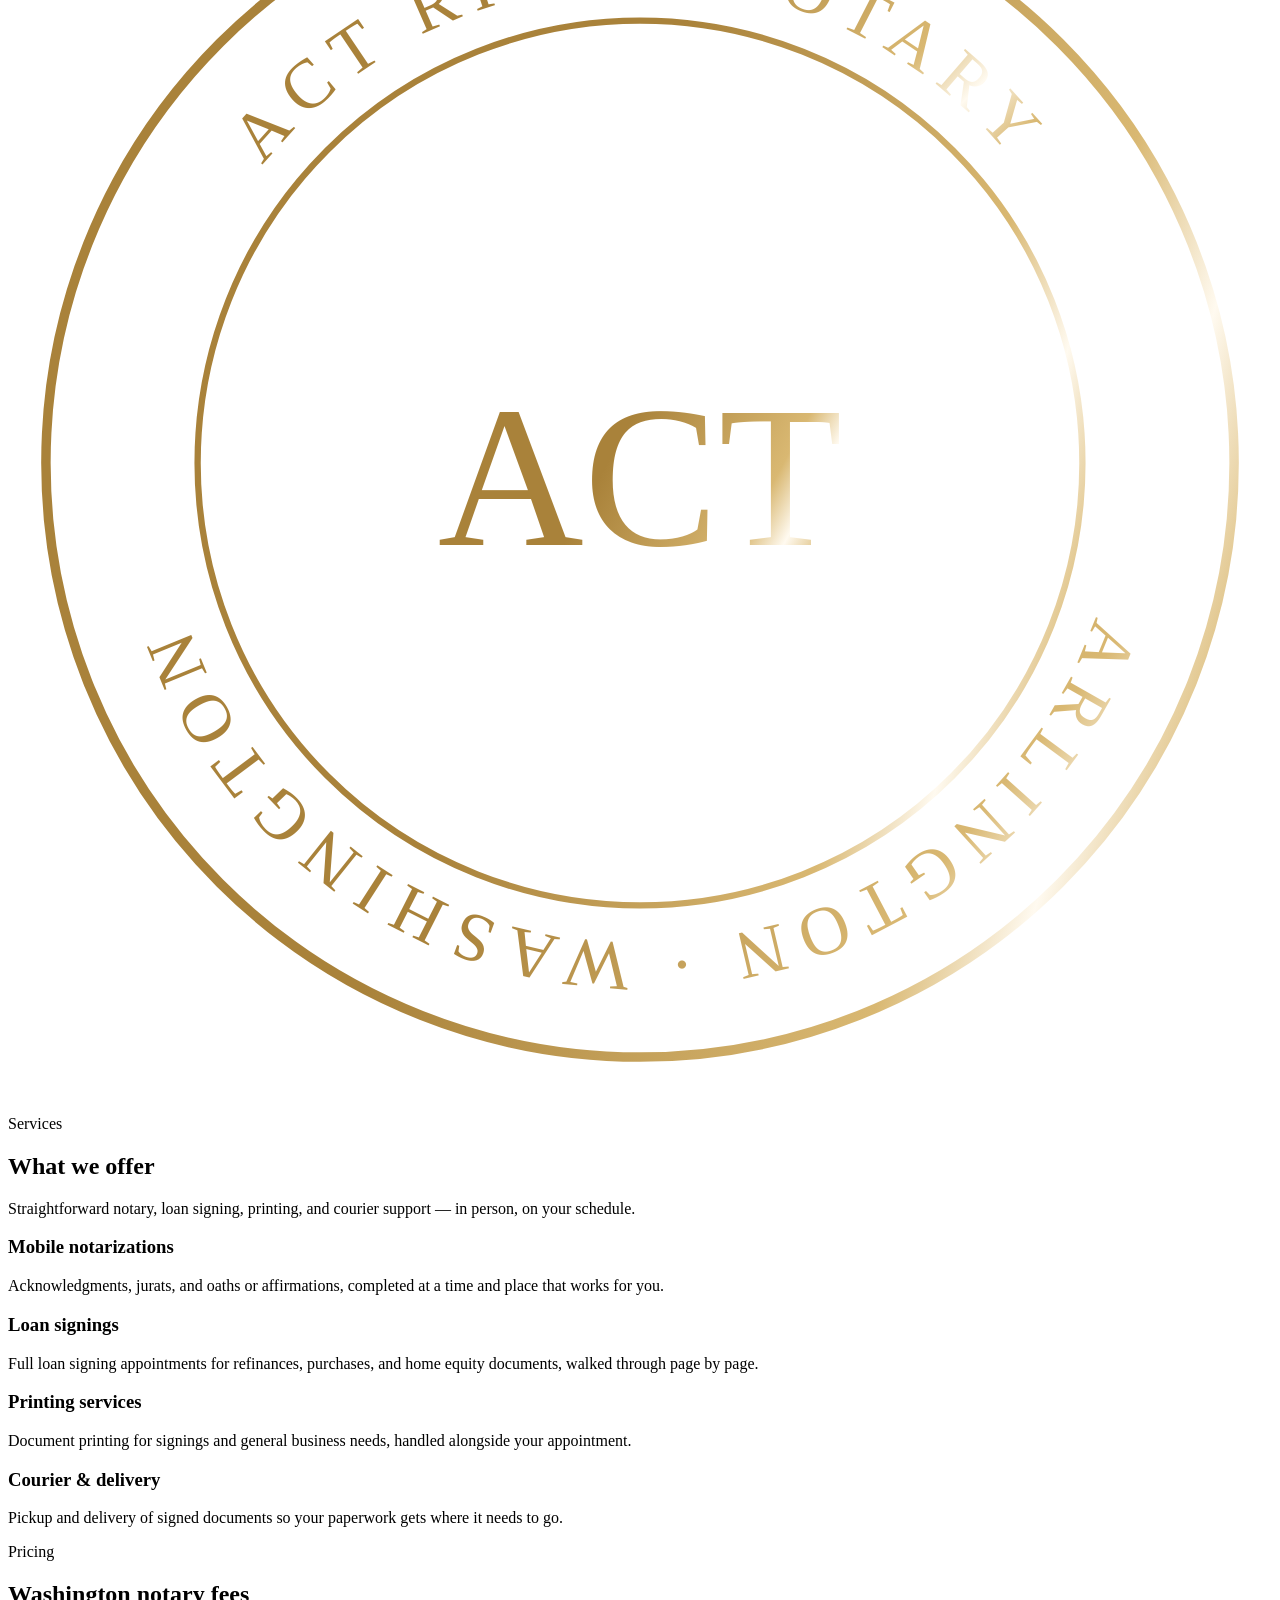
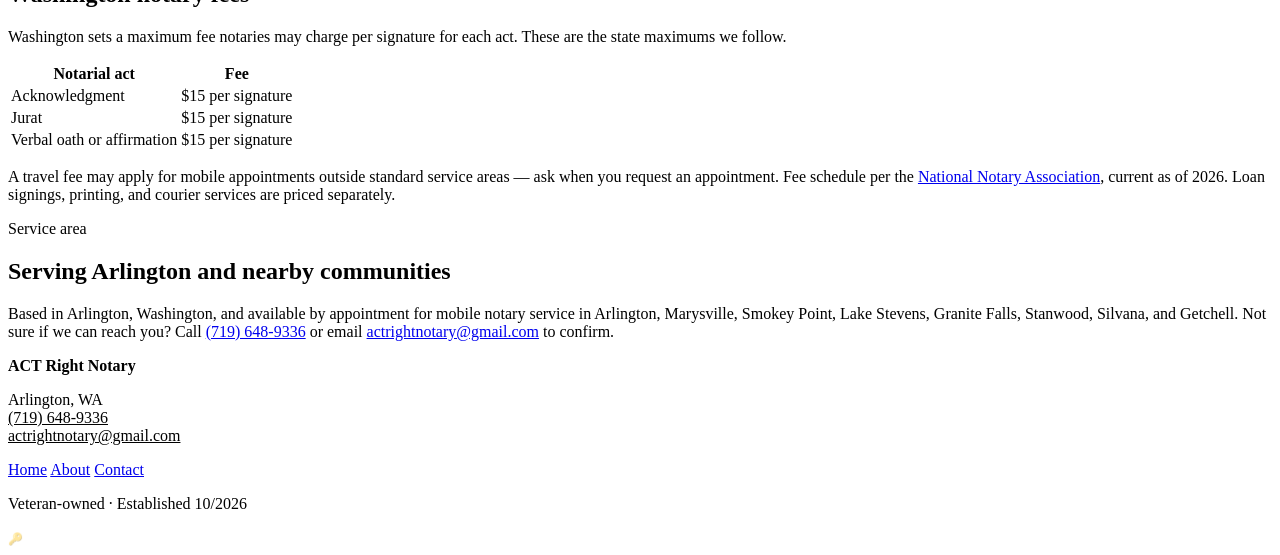
==== commit a37203a5: "Updated established date" ====
--- a/index.html
+++ b/index.html
@@ -138,7 +138,7 @@
       <a href="about.html">About</a>
       <a href="contact.html">Contact</a>
     </nav>
-    <p>Veteran-owned &middot; Established 2026</p>
+    <p>Veteran-owned &middot; Established 10/2026</p>
     <a href="https://claude.ai/artifact/983PMa1amVWsMLv4HQgB2e" title="Staff" aria-label="Staff" style="opacity:0.45;font-size:12px;text-decoration:none;">&#128273;</a>
   </div>
 </footer>
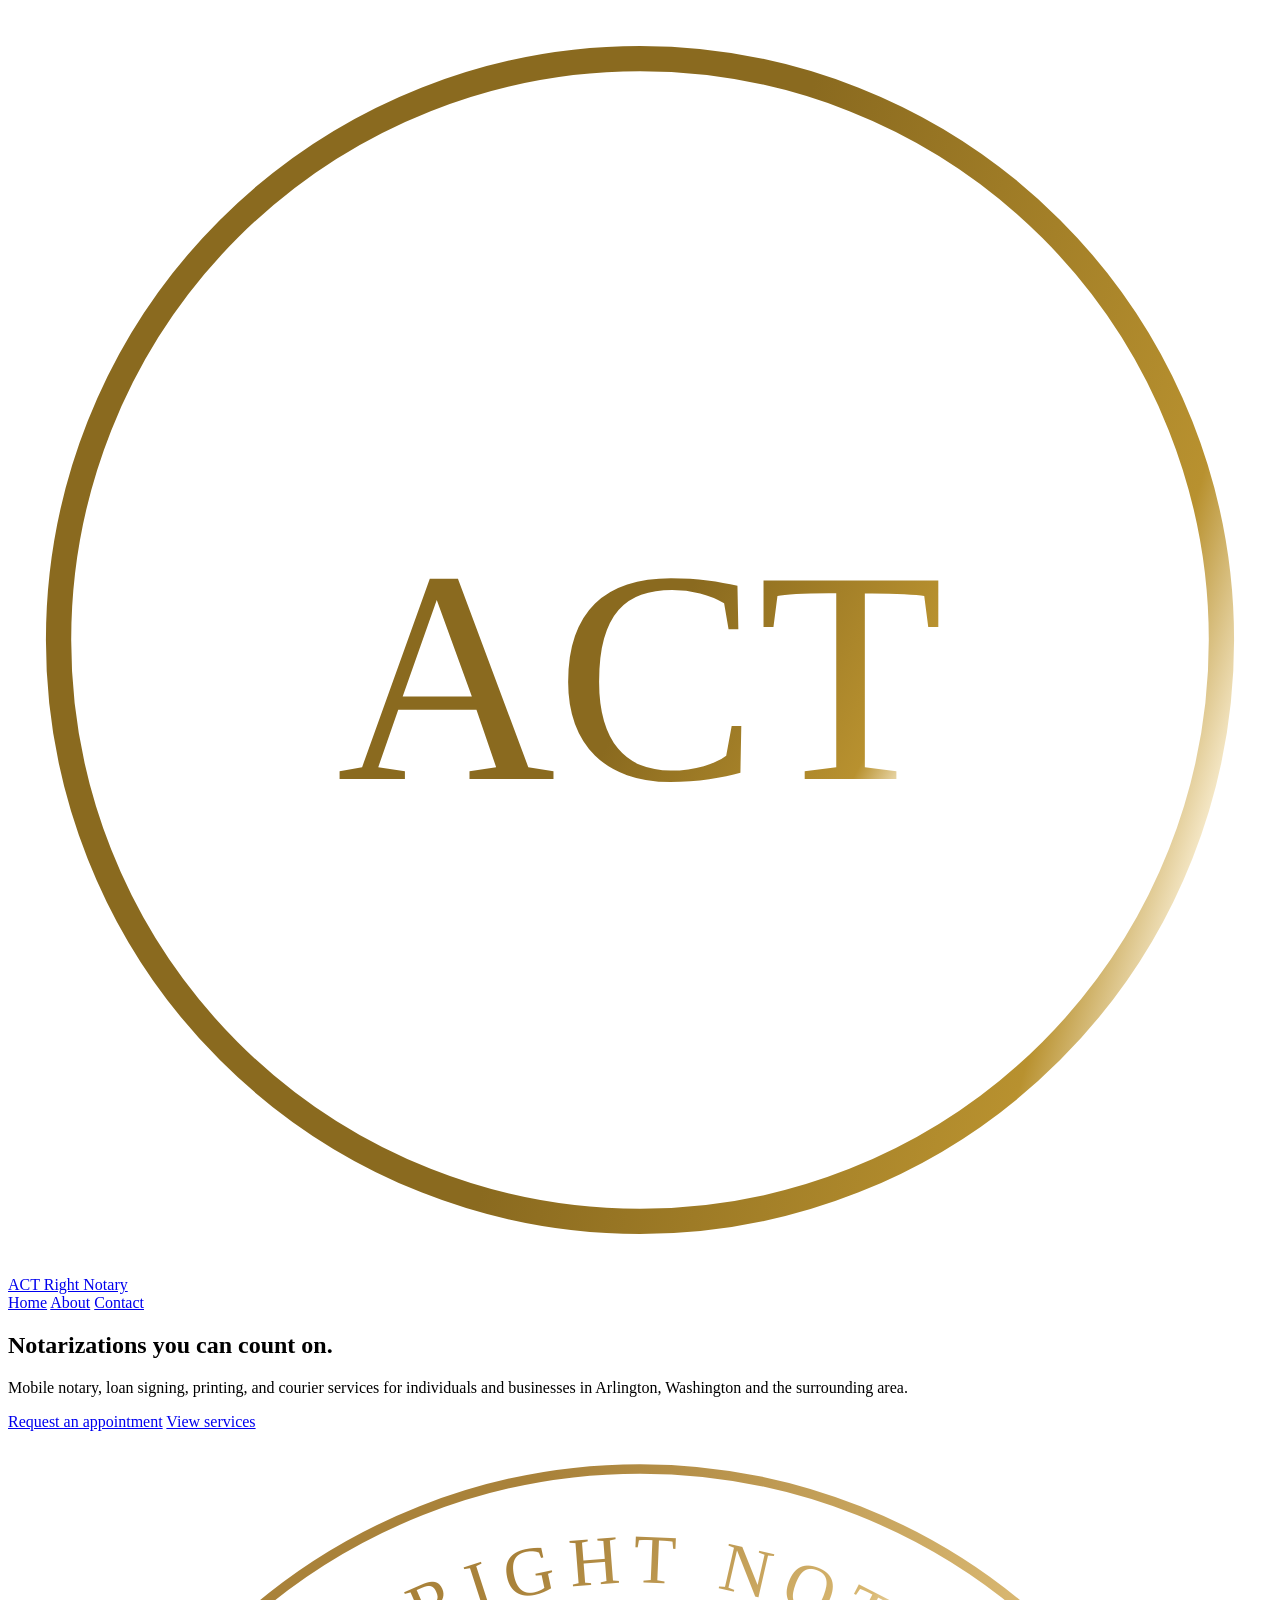
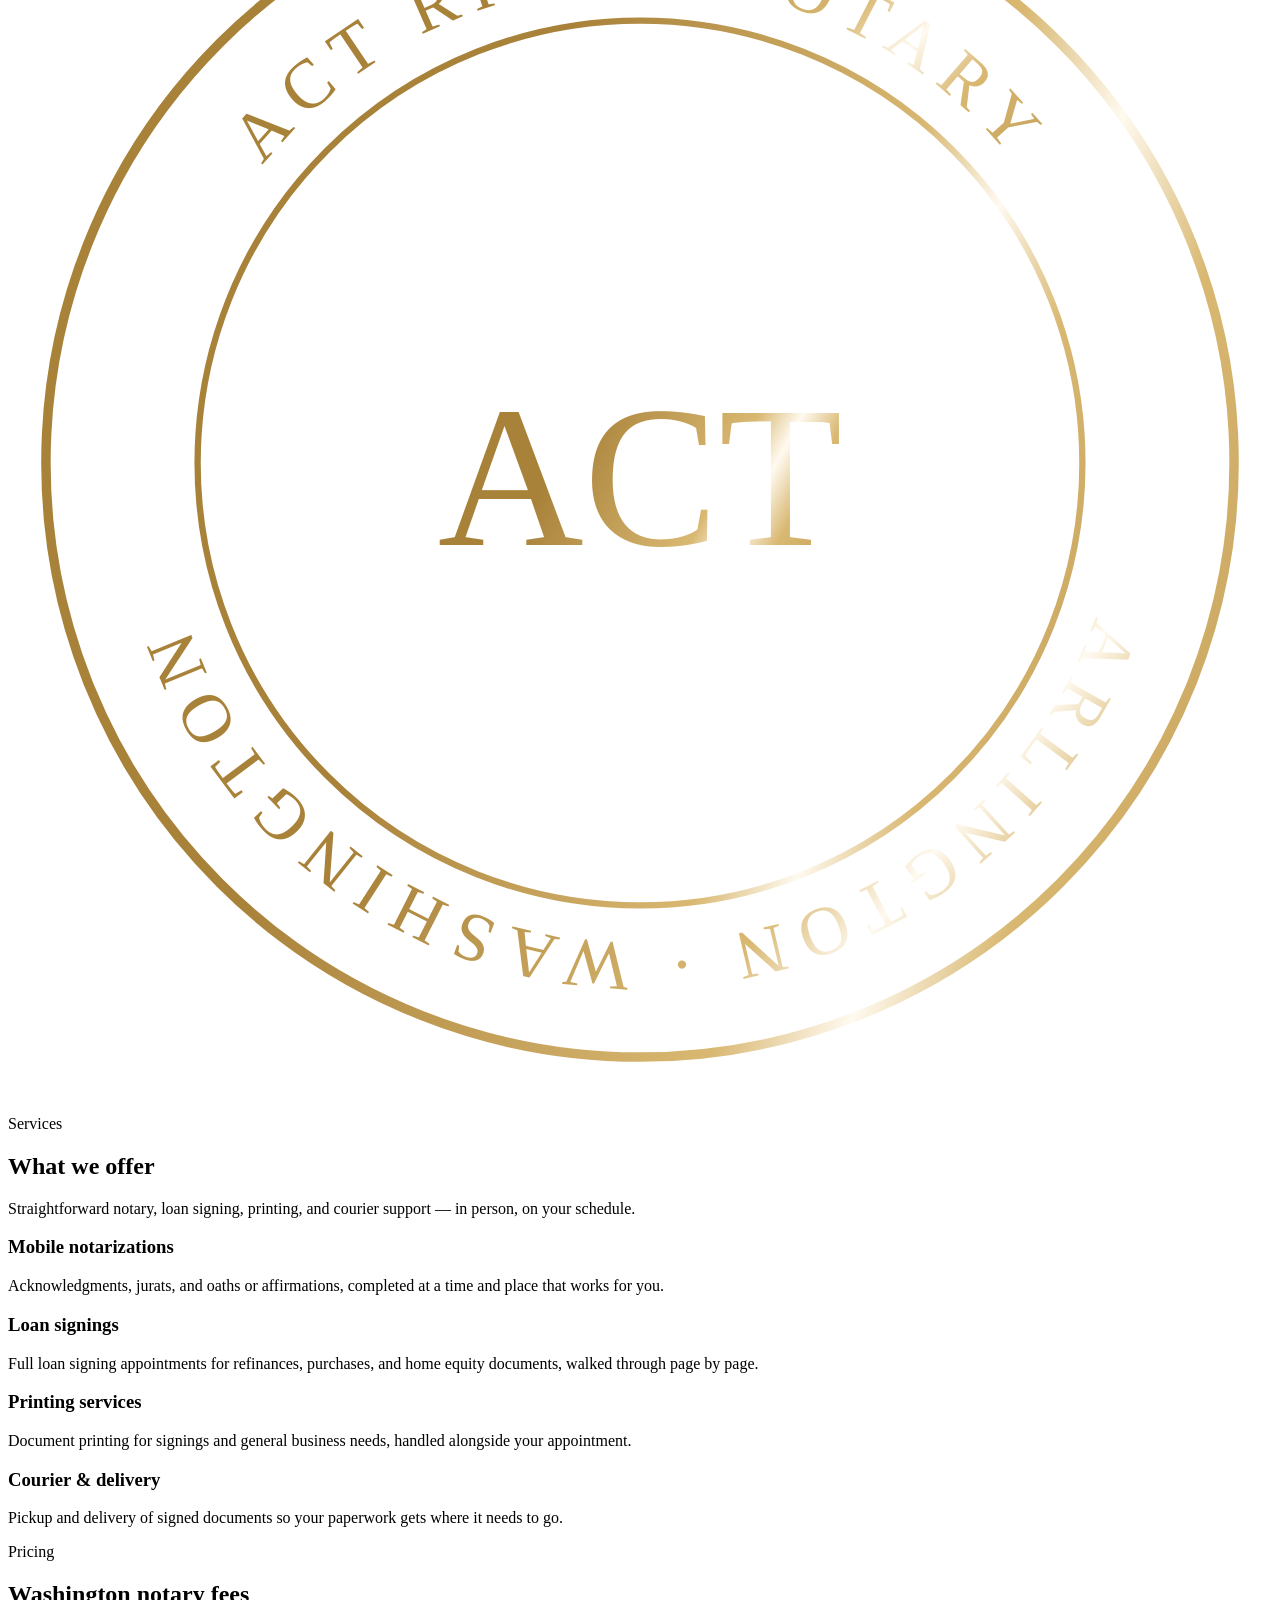
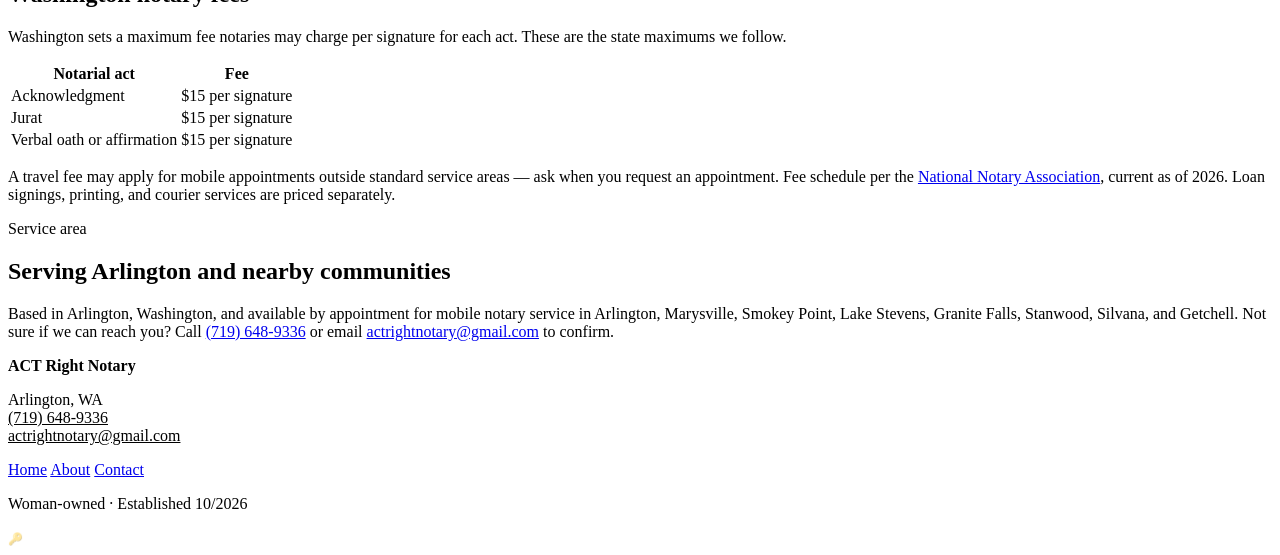
==== commit b0d6397f: "Updated Woman-owned" ====
--- a/index.html
+++ b/index.html
@@ -138,7 +138,7 @@
       <a href="about.html">About</a>
       <a href="contact.html">Contact</a>
     </nav>
-    <p>Veteran-owned &middot; Established 10/2026</p>
+    <p>Woman-owned &middot; Established 10/2026</p>
     <a href="https://claude.ai/artifact/983PMa1amVWsMLv4HQgB2e" title="Staff" aria-label="Staff" style="opacity:0.45;font-size:12px;text-decoration:none;">&#128273;</a>
   </div>
 </footer>
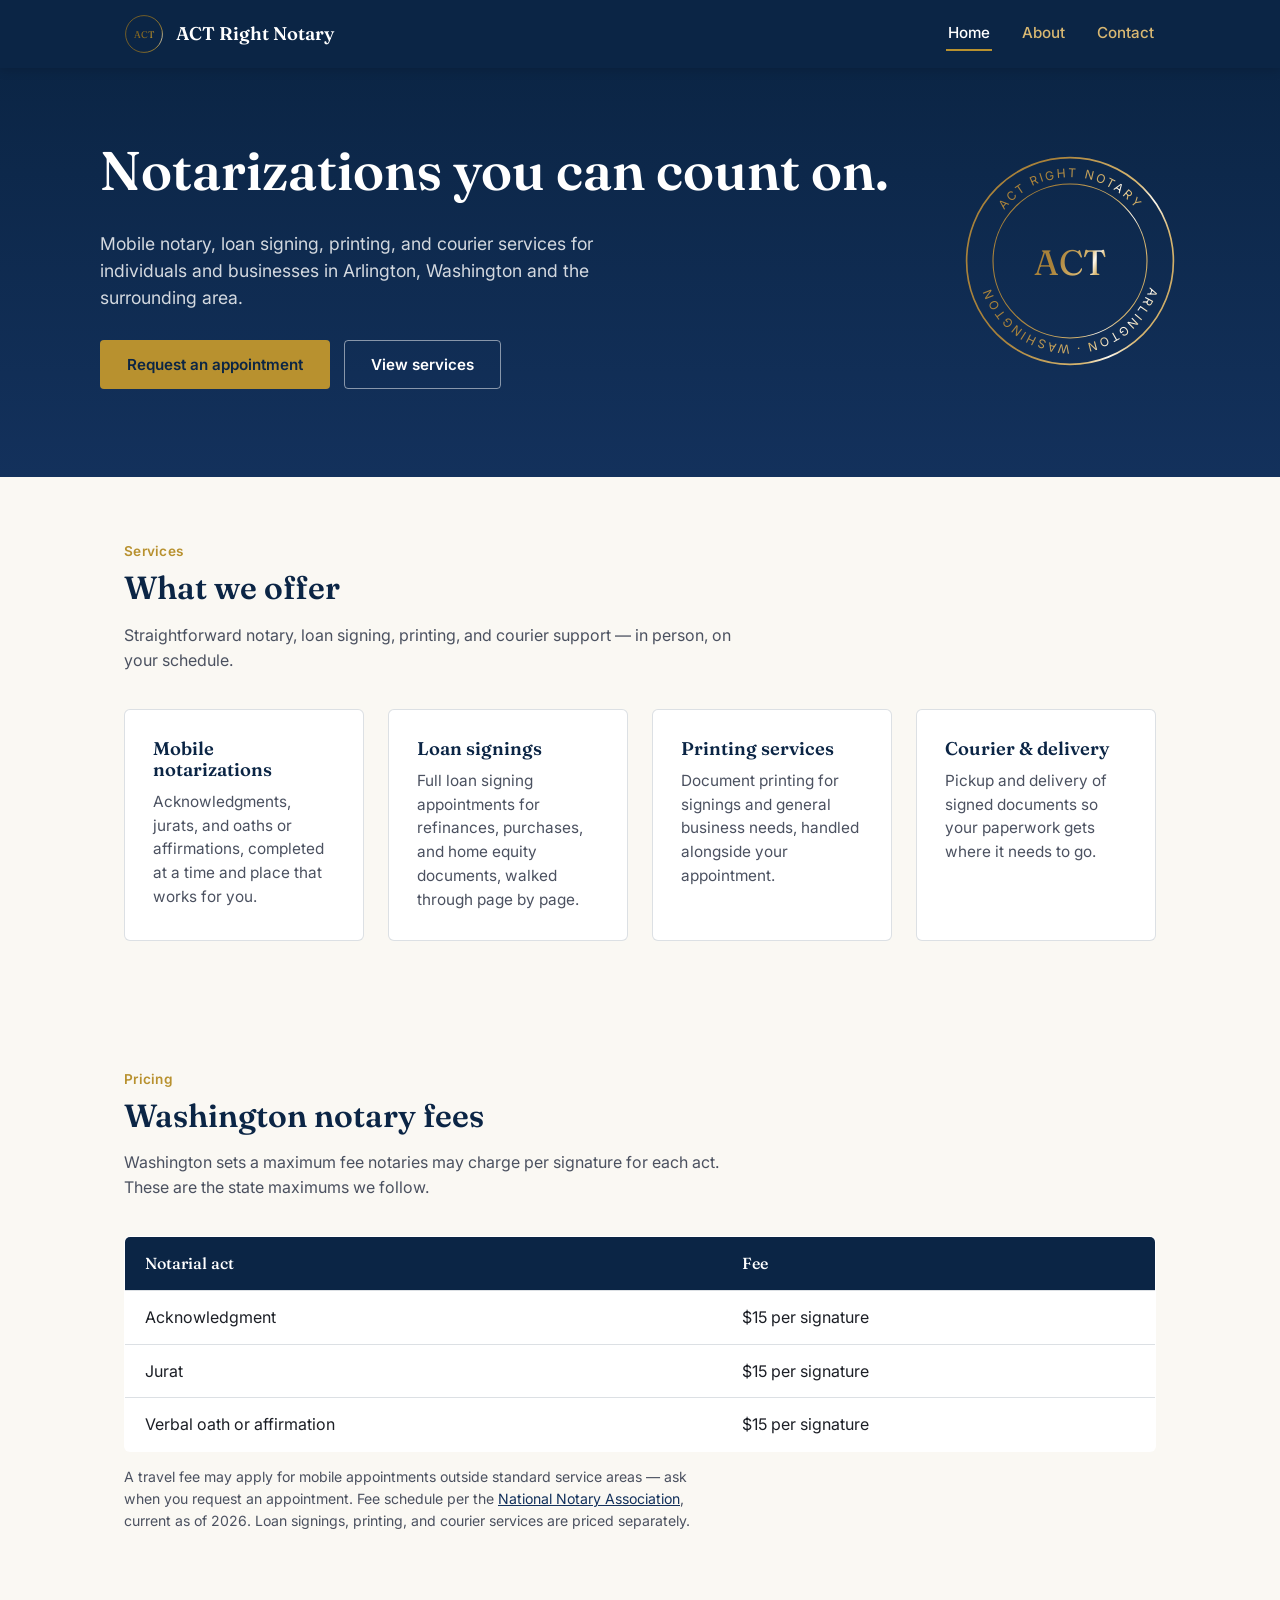
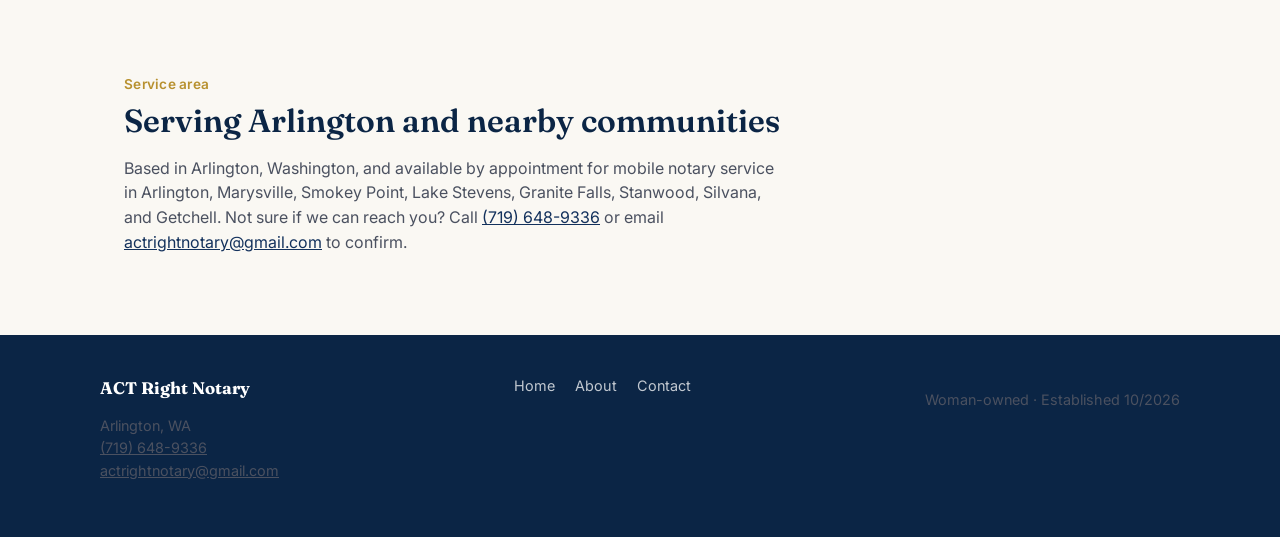
==== commit 1e07198e: "created preload fonts in headers, added form mhich still needs a service provider" ====
--- a/index.html
+++ b/index.html
@@ -5,6 +5,9 @@
 <meta name="viewport" content="width=device-width, initial-scale=1.0">
 <title>ACT Right Notary | Arlington, WA</title>
 <meta name="description" content="Mobile notary, loan signing, printing & courier services in Arlington, Washington.">
+<link rel="preconnect" href="https://fonts.googleapis.com">
+<link rel="preconnect" href="https://fonts.gstatic.com" crossorigin>
+<link rel="stylesheet" href="https://fonts.googleapis.com/css2?family=Fraunces:opsz,wght@9..144,400;9..144,500;9..144,600&amp;family=Inter:wght@400;500;600&amp;display=swap">
 <link rel="stylesheet" href="styles.css">
 </head>
 <body>
@@ -35,6 +38,8 @@
     </nav>
   </div>
 </header>
+
+<main>
 
 <section class="hero">
   <div class="hero-inner">
@@ -127,6 +132,8 @@
   </div>
 </section>
 
+</main>
+
 <footer class="site-footer">
   <div class="footer-inner">
     <div>
@@ -139,7 +146,6 @@
       <a href="contact.html">Contact</a>
     </nav>
     <p>Woman-owned &middot; Established 10/2026</p>
-    <a href="https://claude.ai/artifact/983PMa1amVWsMLv4HQgB2e" title="Staff" aria-label="Staff" style="opacity:0.45;font-size:12px;text-decoration:none;">&#128273;</a>
   </div>
 </footer>
 
--- a/styles.css
+++ b/styles.css
@@ -0,0 +1,378 @@
+/* ACT Right Notary — shared stylesheet */
+
+:root {
+  --navy-deep: #0b2545;
+  --navy-mid: #13315c;
+  --gold: #b8912f;
+  --gold-light: #d9b872;
+  --paper: #faf8f3;
+  --ink: #1c1f26;
+  --ink-soft: #4b5160;
+  --white: #ffffff;
+  --line: rgba(11, 37, 69, 0.14);
+  --shadow: 0 10px 30px rgba(11, 37, 69, 0.12);
+}
+
+* { box-sizing: border-box; }
+
+html { scroll-behavior: smooth; }
+
+body {
+  margin: 0;
+  font-family: 'Inter', -apple-system, Segoe UI, sans-serif;
+  color: var(--ink);
+  background: var(--paper);
+  line-height: 1.55;
+}
+
+h1, h2, h3 {
+  font-family: 'Fraunces', Georgia, serif;
+  color: var(--navy-deep);
+  line-height: 1.15;
+  margin: 0 0 0.5em;
+}
+
+h1 { font-size: clamp(2.2rem, 4.5vw, 3.4rem); font-weight: 600; }
+h2 { font-size: clamp(1.5rem, 3vw, 2rem); font-weight: 600; }
+h3 { font-size: 1.15rem; font-weight: 600; }
+
+p { color: var(--ink-soft); max-width: 65ch; }
+
+a { color: var(--navy-mid); }
+
+.container {
+  max-width: 1080px;
+  margin: 0 auto;
+  padding: 0 24px;
+}
+
+/* ---------- Header ---------- */
+
+.site-header {
+  background: var(--navy-deep);
+  position: sticky;
+  top: 0;
+  z-index: 20;
+  box-shadow: 0 2px 10px rgba(0,0,0,0.15);
+}
+
+.header-inner {
+  max-width: 1080px;
+  margin: 0 auto;
+  padding: 14px 24px;
+  display: flex;
+  align-items: center;
+  justify-content: space-between;
+  gap: 16px;
+}
+
+.brand {
+  display: flex;
+  align-items: center;
+  gap: 12px;
+  text-decoration: none;
+  color: var(--white);
+}
+
+.brand-seal {
+  width: 40px;
+  height: 40px;
+  flex-shrink: 0;
+  animation: seal-glow 3s ease-in-out infinite;
+}
+
+.hero-seal-wrap svg {
+  animation: seal-glow 3s ease-in-out infinite;
+}
+
+@keyframes seal-glow {
+  0%, 100% { filter: drop-shadow(0 0 2px rgba(184, 145, 47, 0.35)); }
+  50% { filter: drop-shadow(0 0 8px rgba(217, 184, 114, 0.9)); }
+}
+
+.brand-name {
+  font-family: 'Fraunces', Georgia, serif;
+  font-size: 1.15rem;
+  font-weight: 600;
+  color: var(--white);
+  white-space: nowrap;
+}
+
+.site-nav {
+  display: flex;
+  gap: 28px;
+  flex-wrap: wrap;
+}
+
+.site-nav a {
+  color: var(--gold-light);
+  text-decoration: none;
+  font-size: 0.95rem;
+  font-weight: 500;
+  padding: 4px 2px;
+  border-bottom: 2px solid transparent;
+}
+
+.site-nav a:hover { color: var(--white); }
+
+.site-nav a.active {
+  color: var(--white);
+  border-bottom-color: var(--gold);
+}
+
+/* ---------- Hero ---------- */
+
+.hero {
+  background: linear-gradient(180deg, var(--navy-deep) 0%, var(--navy-mid) 100%);
+  color: var(--white);
+  padding: 72px 24px 88px;
+}
+
+.hero-inner {
+  max-width: 1080px;
+  margin: 0 auto;
+  display: flex;
+  align-items: center;
+  gap: 56px;
+  flex-wrap: wrap;
+}
+
+.hero-text { flex: 1 1 380px; }
+
+.hero h1 { color: var(--white); }
+
+.hero p.lead {
+  color: rgba(255,255,255,0.82);
+  font-size: 1.1rem;
+  max-width: 46ch;
+}
+
+.hero-actions {
+  display: flex;
+  gap: 14px;
+  flex-wrap: wrap;
+  margin-top: 28px;
+}
+
+.btn {
+  display: inline-block;
+  padding: 12px 26px;
+  border-radius: 4px;
+  font-weight: 600;
+  font-size: 0.95rem;
+  text-decoration: none;
+  border: 1.5px solid transparent;
+}
+
+.btn-primary {
+  background: var(--gold);
+  color: var(--navy-deep);
+}
+
+.btn-primary:hover { background: var(--gold-light); }
+
+.btn-ghost {
+  border-color: rgba(255,255,255,0.5);
+  color: var(--white);
+}
+
+.btn-ghost:hover { border-color: var(--white); }
+
+.hero-seal-wrap {
+  flex: 0 0 auto;
+  width: clamp(160px, 22vw, 220px);
+}
+
+.hero-seal-wrap svg { width: 100%; height: auto; }
+
+/* ---------- Sections ---------- */
+
+section { padding: 64px 24px; }
+
+.section-intro { max-width: 62ch; margin-bottom: 36px; }
+
+.eyebrow {
+  color: var(--gold);
+  font-weight: 600;
+  font-size: 0.85rem;
+  letter-spacing: 0.02em;
+  margin: 0 0 8px;
+}
+
+.card-grid {
+  display: grid;
+  grid-template-columns: repeat(auto-fit, minmax(240px, 1fr));
+  gap: 24px;
+}
+
+.card {
+  background: var(--white);
+  border: 1px solid var(--line);
+  border-radius: 6px;
+  padding: 28px;
+}
+
+.card h3 { margin-bottom: 10px; }
+.card p { margin: 0; font-size: 0.96rem; }
+
+/* ---------- Pricing table ---------- */
+
+.pricing-table {
+  width: 100%;
+  border-collapse: collapse;
+  background: var(--white);
+  border: 1px solid var(--line);
+  border-radius: 6px;
+  overflow: hidden;
+}
+
+.pricing-table th, .pricing-table td {
+  text-align: left;
+  padding: 14px 20px;
+  border-bottom: 1px solid var(--line);
+}
+
+.pricing-table th {
+  background: var(--navy-deep);
+  color: var(--white);
+  font-family: 'Fraunces', Georgia, serif;
+  font-weight: 500;
+}
+
+.pricing-table tr:last-child td { border-bottom: none; }
+
+.pricing-note {
+  font-size: 0.88rem;
+  color: var(--ink-soft);
+  margin-top: 14px;
+}
+
+.pricing-note a { color: var(--navy-mid); }
+
+/* ---------- Info / contact blocks ---------- */
+
+.info-panel {
+  background: var(--white);
+  border: 1px solid var(--line);
+  border-radius: 6px;
+  padding: 32px;
+}
+
+.info-row {
+  display: flex;
+  gap: 14px;
+  padding: 14px 0;
+  border-bottom: 1px solid var(--line);
+}
+
+.info-row:last-child { border-bottom: none; }
+
+.info-label {
+  flex: 0 0 120px;
+  font-weight: 600;
+  color: var(--navy-deep);
+}
+
+.info-value { color: var(--ink-soft); }
+
+.pending {
+  display: inline-block;
+  font-size: 0.82rem;
+  font-style: italic;
+  color: var(--gold);
+}
+
+.divider {
+  border: none;
+  border-top: 1px solid var(--line);
+  margin: 0;
+}
+
+/* ---------- Footer ---------- */
+
+.site-footer {
+  background: var(--navy-deep);
+  color: rgba(255,255,255,0.75);
+  padding: 40px 24px;
+}
+
+.footer-inner {
+  max-width: 1080px;
+  margin: 0 auto;
+  display: flex;
+  flex-wrap: wrap;
+  justify-content: space-between;
+  gap: 24px;
+  font-size: 0.9rem;
+}
+
+.footer-inner strong { color: var(--white); font-family: 'Fraunces', Georgia, serif; font-size: 1.05rem; }
+
+.footer-nav { display: flex; gap: 20px; }
+
+.footer-nav a { color: rgba(255,255,255,0.75); text-decoration: none; }
+.footer-nav a:hover { color: var(--gold-light); }
+
+@media (max-width: 560px) {
+  .header-inner { flex-direction: column; align-items: flex-start; gap: 10px; }
+  .info-row { flex-direction: column; gap: 4px; }
+  .info-label { flex-basis: auto; }
+}
+
+/* ---------- Contact form ---------- */
+
+.contact-form {
+  background: var(--white);
+  border: 1px solid var(--line);
+  border-radius: 6px;
+  padding: 32px;
+  margin-top: 20px;
+  max-width: 640px;
+}
+
+.form-field { margin-bottom: 18px; }
+
+.form-field label {
+  display: block;
+  font-weight: 600;
+  color: var(--navy-deep);
+  margin-bottom: 6px;
+}
+
+.form-field input,
+.form-field select,
+.form-field textarea {
+  width: 100%;
+  font: inherit;
+  color: var(--ink);
+  background: var(--paper);
+  border: 1px solid var(--line);
+  border-radius: 4px;
+  padding: 10px 12px;
+}
+
+.form-field input:focus,
+.form-field select:focus,
+.form-field textarea:focus {
+  outline: 2px solid var(--gold);
+  outline-offset: 1px;
+}
+
+.contact-form button.btn {
+  cursor: pointer;
+  font-family: inherit;
+}
+
+.contact-form button.btn:disabled { opacity: 0.6; cursor: not-allowed; }
+
+.hp {
+  position: absolute;
+  left: -9999px;
+  width: 1px;
+  height: 1px;
+  opacity: 0;
+}
+
+.form-status { margin: 14px 0 0; font-weight: 500; }
+.form-status.success { color: #2e6b3a; }
+.form-status.error { color: #9b2c2c; }
